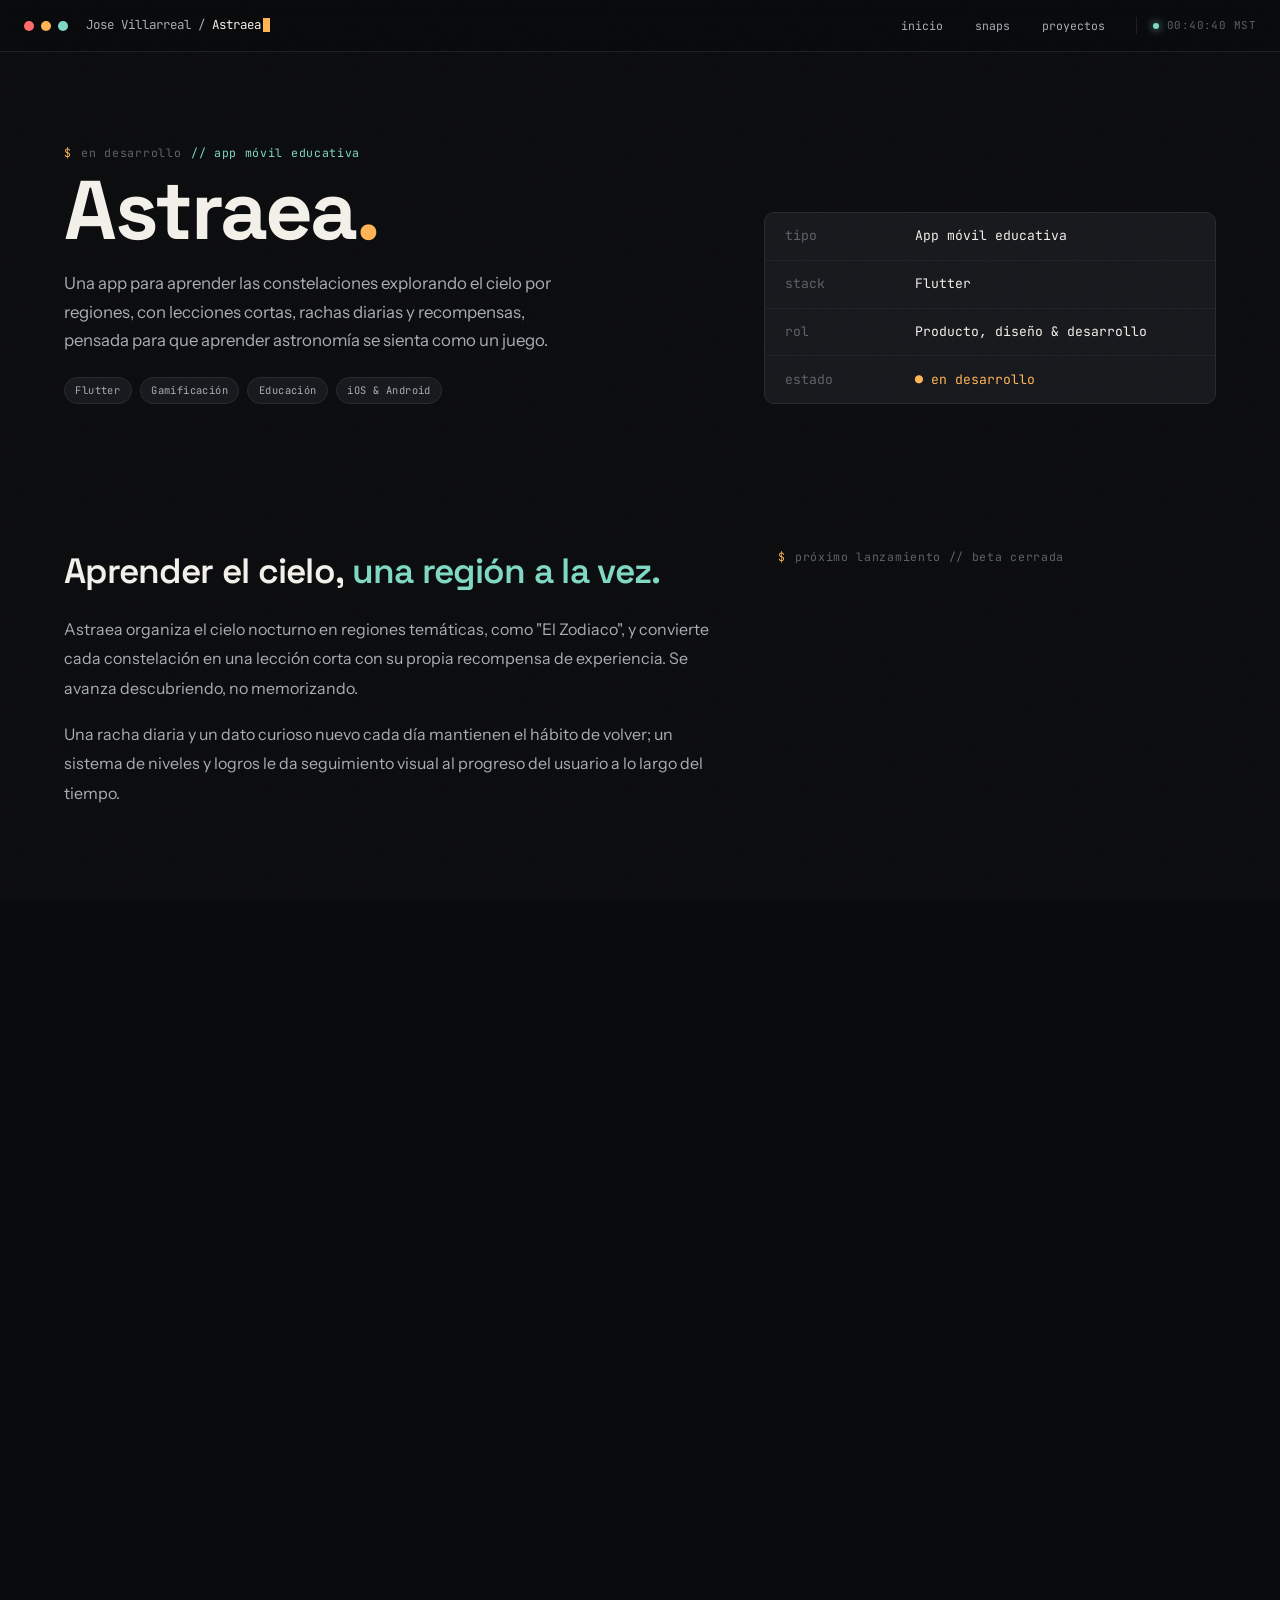
==== astra.html @ 87a4f07c "actualizacion astraea" ====
<!DOCTYPE html>
<html lang="es">
<head>
<meta charset="UTF-8" />
<meta name="viewport" content="width=device-width, initial-scale=1.0" />
<title>Astraea - Jose Villarreal</title>
<link rel="icon" type="image/png" href="assets/img/icon.png" />
<meta name="description" content="Astraea - app educativa para aprender las constelaciones de forma gamificada. Actualmente en desarrollo." />
<link rel="preconnect" href="https://fonts.googleapis.com">
<link rel="preconnect" href="https://fonts.gstatic.com" crossorigin>
<link href="https://fonts.googleapis.com/css2?family=Space+Grotesk:wght@400;500;600;700&family=Instrument+Sans:ital,wght@0,400;0,500;0,600;1,400&family=JetBrains+Mono:ital,wght@0,400;0,500;0,600;1,400&display=swap" rel="stylesheet">
<link rel="stylesheet" href="assets/css/style.css">
<style>
  .hero { padding: 9rem 4rem 3rem; }
  .hero-grid { display: grid; grid-template-columns: 1.3fr 0.9fr; gap: 3rem; align-items: end; }
  .hero-title { font-family: var(--display); font-weight: 700; font-size: clamp(2.6rem, 6.5vw, 5.2rem); letter-spacing: -0.03em; line-height: 0.95; margin: 0.6rem 0 1.2rem; }
  .hero-title .accent { color: var(--amber); }
  .hero-desc { color: var(--text-dim); font-size: 1.05rem; line-height: 1.7; max-width: 520px; }
  .hero-tags { display: flex; gap: 0.5rem; flex-wrap: wrap; margin-top: 1.4rem; }

  .about-wrap { display: grid; grid-template-columns: 1.2fr 0.8fr; gap: 3.5rem; align-items: start; }
  .about-title { font-size: clamp(1.6rem, 3vw, 2.2rem); font-weight: 600; margin-bottom: 1.3rem; line-height: 1.3; }
  .about-title .accent { color: var(--teal); }
  .about-text { color: var(--text-dim); line-height: 1.85; }
  .about-text p + p { margin-top: 1rem; }

  /* device frames */
  .gallery { display: grid; grid-template-columns: repeat(3, 1fr); gap: 1.4rem; max-width: 1000px; margin: 2rem auto 0; }
  .device { border: 1px solid var(--border); border-radius: 18px; padding: 10px; background: var(--surface); }
  .device-screen { border-radius: 10px; overflow: hidden; aspect-ratio: 9/19; background: var(--bg-soft); }
  .device-screen img { width: 100%; height: 100%; object-fit: contain; transition: transform .6s var(--ease); }
  .device:hover .device-screen img { transform: scale(1.03); }
  .device-label { font-family: var(--mono); font-size: 0.68rem; color: var(--text-faint); text-align: center; padding-top: 0.7rem; }

  /* features */
  .feat-grid { display: grid; grid-template-columns: repeat(3, 1fr); gap: 1px; background: var(--border); border: 1px solid var(--border); border-radius: var(--radius-lg); overflow: hidden; }
  .feat-item { background: var(--surface); padding: 1.8rem; }
  .feat-item .dot { width: 7px; height: 7px; border-radius: 50%; background: var(--amber); margin-bottom: 1rem; }
  .feat-item h3 { font-family: var(--display); font-size: 1.05rem; font-weight: 600; margin-bottom: 0.5rem; }
  .feat-item p { color: var(--text-dim); font-size: 0.86rem; line-height: 1.6; }

  /* progreso */
  .progress-note { display: flex; align-items: center; gap: 0.6rem; font-family: var(--mono); font-size: 0.78rem; color: var(--amber); margin-bottom: 1.6rem; }
  .progress-note .dot { width: 8px; height: 8px; border-radius: 50%; background: var(--amber); box-shadow: 0 0 8px var(--amber); animation: pulse 2.4s ease-in-out infinite; }

  @media (max-width: 860px) {
    .hero { padding: 7rem 1.4rem 2rem; }
    .hero-grid, .about-wrap { grid-template-columns: 1fr; }
    .gallery { grid-template-columns: repeat(2, 1fr); }
    .feat-grid { grid-template-columns: 1fr; }
  }
</style>
</head>
<body>

<div class="winbar">
  <div class="winbar-lights"><span></span><span></span><span></span></div>
  <div class="winbar-path"><a href="index.html" data-transition style="color:inherit">Jose Villarreal / </a><span class="seg-cur">Astraea</span><span class="car"></span></div>
  <nav class="winbar-tabs">
    <a href="index.html" data-transition>inicio</a>
    <a href="snaps.html" data-transition>snaps</a>
    <a href="proyectos.html" data-transition>proyectos</a>
  </nav>
  <div class="winbar-status"><span class="dot"></span><span data-clock>--:--:--</span></div>
</div>

<section class="hero">
  <div class="hero-grid">
    <div>
      <div class="eyebrow reveal">en desarrollo <span class="glow">// app móvil educativa</span></div>
      <h1 class="hero-title reveal" data-delay="60">Astraea<span class="accent">.</span></h1>
      <p class="hero-desc reveal" data-delay="120">Una app para aprender las constelaciones explorando el cielo por regiones, con lecciones cortas, rachas diarias y recompensas, pensada para que aprender astronomía se sienta como un juego.</p>
      <div class="hero-tags reveal" data-delay="160">
        <span class="tag">Flutter</span><span class="tag">Gamificación</span><span class="tag">Educación</span><span class="tag">iOS &amp; Android</span>
      </div>
    </div>
    <div class="manifest reveal" data-delay="120">
      <div class="manifest-row"><span class="manifest-key">tipo</span><span class="manifest-val">App móvil educativa</span></div>
      <div class="manifest-row"><span class="manifest-key">stack</span><span class="manifest-val">Flutter</span></div>
      <div class="manifest-row"><span class="manifest-key">rol</span><span class="manifest-val">Producto, diseño &amp; desarrollo</span></div>
      <div class="manifest-row"><span class="manifest-key">estado</span><span class="manifest-val soon">● en desarrollo</span></div>
    </div>
  </div>
</section>

<section>
  <div class="about-wrap">
    <div>
      <h2 class="about-title reveal">Aprender el cielo, <span class="accent">una región a la vez.</span></h2>
      <div class="about-text reveal" data-delay="70">
        <p>Astraea organiza el cielo nocturno en regiones temáticas, como "El Zodiaco", y convierte cada constelación en una lección corta con su propia recompensa de experiencia. Se avanza descubriendo, no memorizando.</p>
        <p>Una racha diaria y un dato curioso nuevo cada día mantienen el hábito de volver; un sistema de niveles y logros le da seguimiento visual al progreso del usuario a lo largo del tiempo.</p>
      </div>
    </div>
    <div class="eyebrow reveal" data-delay="100" style="align-self:start;">próximo lanzamiento // beta cerrada</div>
  </div>
</section>

<section style="padding-top:0;">
  <div class="feat-grid reveal">
    <div class="feat-item"><span class="dot"></span><h3>Regiones del cielo</h3><p>El mapa estelar se explora por regiones temáticas, cada una con su propio set de constelaciones y lecciones.</p></div>
    <div class="feat-item"><span class="dot"></span><h3>Lecciones gamificadas</h3><p>Cada constelación se desbloquea completando una lección corta, con XP como recompensa inmediata.</p></div>
    <div class="feat-item"><span class="dot"></span><h3>Racha diaria</h3><p>Un contador de días consecutivos anima a volver cada día, el mismo mecanismo que hace efectivos a los apps de hábitos.</p></div>
    <div class="feat-item"><span class="dot"></span><h3>Dato diario</h3><p>Una curiosidad astronómica distinta cada día, con historial de entradas anteriores para repasar.</p></div>
    <div class="feat-item"><span class="dot"></span><h3>Niveles y experiencia</h3><p>El progreso se traduce en niveles con nombre propio, de "Explorador" en adelante, y una barra de XP visible.</p></div>
    <div class="feat-item"><span class="dot"></span><h3>Logros desbloqueables</h3><p>Insignias por hitos concretos: primera lección completada, XP acumulado, región terminada.</p></div>
  </div>
</section>

<section>
  <div class="eyebrow reveal">vista previa // capturas del producto en desarrollo</div>
  <div class="gallery" style="margin-top:2rem;">
    <div class="device reveal"><div class="device-screen"><img src="assets/img/astra-1.png" alt="Mapa de regiones y lección actual en Astraea" loading="lazy"></div><div class="device-label">región actual y racha</div></div>
    <div class="device reveal" data-delay="80"><div class="device-screen"><img src="assets/img/astra-2.png" alt="Dato astronómico diario en Astraea" loading="lazy"></div><div class="device-label">dato diario</div></div>
    <div class="device reveal" data-delay="160"><div class="device-screen"><img src="assets/img/astra-3.png" alt="Perfil, niveles y logros en Astraea" loading="lazy"></div><div class="device-label">perfil, nivel &amp; logros</div></div>
  </div>
</section>

<section id="contacto" style="text-align:center;">
  <div class="progress-note reveal" style="justify-content:center;"><span class="dot"></span>proyecto en desarrollo activo</div>
  <h2 class="about-title reveal" style="font-size:clamp(1.8rem,4vw,2.8rem);">¿Quieres ser de los primeros en <span class="accent" style="color:var(--amber)">probarla?</span></h2>
  <div class="reveal" data-delay="80" style="margin-top:1.6rem; display:flex; gap:0.8rem; justify-content:center; flex-wrap:wrap;">
    <a href="index.html#contacto" data-transition class="btn magnetic primary">Escríbeme</a>
    <a href="proyectos.html" data-transition class="btn magnetic">Ver más proyectos</a>
  </div>
</section>

<footer>
  <span>© 2026 Jose Villarreal</span>
  <a href="index.html" data-transition>← volver al inicio</a>
</footer>

<script src="assets/js/main.js"></script>
</body>
</html>
---- assets/css/style.css ----
/* ==========================================================================
   JOSE VILLARREAL — PORTFOLIO
   Sistema visual: "consola de sistema" — el desarrollador como operador
   de una pila completa (mobile → backend → cloud), no un editorial de moda.
   ========================================================================== */

*, *::before, *::after { box-sizing: border-box; margin: 0; padding: 0; }

:root {
  /* base */
  --bg:        #0a0b0d;
  --bg-soft:   #101215;
  --surface:   #15171b;
  --surface-2: #1b1e23;
  --border:    #262a30;
  --border-soft: #1d2025;

  /* texto */
  --text:      #f3f1ea;
  --text-dim:  #a8adb6;
  --text-faint:#5c6169;

  /* acentos — dos "luces de estado", no tres clichés de IA */
  --amber:     #ffb454;
  --amber-dim: #8a6633;
  --teal:      #7fd9c4;
  --teal-dim:  #345048;
  --red:       #ff6b6b;

  --radius: 3px;
  --radius-lg: 10px;

  --mono: 'JetBrains Mono', ui-monospace, monospace;
  --display: 'Space Grotesk', sans-serif;
  --body: 'Instrument Sans', sans-serif;

  --ease: cubic-bezier(.16,1,.3,1);
  --ease-soft: cubic-bezier(.4,0,.2,1);
}

html {
  scroll-behavior: smooth;
  height: 100%;
  /* el "curtain" de transición es fixed + transform; sin este contenedor
     su caja transformada agrega un viewport extra de alto vacío al final
     de la página (overflow fantasma). Body pasa a ser el scroller real. */
  overflow: hidden;
}

@media (prefers-reduced-motion: reduce) {
  html { scroll-behavior: auto; }
  *, *::before, *::after { animation-duration: 0.001ms !important; transition-duration: 0.001ms !important; }
}

body {
  background: var(--bg);
  color: var(--text);
  font-family: var(--body);
  font-size: 16px;
  line-height: 1.5;
  height: 100%;
  overflow-y: auto;
  overflow-x: hidden;
  scroll-behavior: smooth;
  -webkit-overflow-scrolling: touch;
}

body::before {
  /* grano sutil — le da textura de "señal", no de pantalla plana */
  content: '';
  position: fixed;
  inset: 0;
  z-index: 2;
  pointer-events: none;
  opacity: 0.035;
  background-image: url("data:image/svg+xml,%3Csvg xmlns='http://www.w3.org/2000/svg' width='90' height='90'%3E%3Cfilter id='n'%3E%3CfeTurbulence type='fractalNoise' baseFrequency='0.9' numOctaves='2' stitchTiles='stitch'/%3E%3C/filter%3E%3Crect width='100%25' height='100%25' filter='url(%23n)'/%3E%3C/svg%3E");
}

a { color: inherit; text-decoration: none; }
ul { list-style: none; }
img { max-width: 100%; display: block; }
a, button, .btn, .magnetic, .proc-row, .card, [data-hover] { cursor: pointer; }

::selection { background: var(--amber); color: var(--bg); }

@keyframes caret-blink { 0%, 45% { opacity: 1; } 50%, 100% { opacity: 0; } }

/* --------------------------------------------------------------------
   BARRA DE VENTANA — chrome tipo editor de código, es la navegación real
   -------------------------------------------------------------------- */
.winbar {
  position: fixed;
  top: 0; left: 0; right: 0;
  z-index: 100;
  display: flex;
  align-items: center;
  gap: 1.1rem;
  height: 52px;
  padding: 0 1.5rem;
  background: rgba(10,11,13,0.82);
  backdrop-filter: blur(14px) saturate(1.1);
  border-bottom: 1px solid var(--border-soft);
}
.winbar-lights { display: flex; gap: 7px; flex-shrink: 0; }
.winbar-lights span { width: 10px; height: 10px; border-radius: 50%; display: block; }
.winbar-lights span:nth-child(1) { background: var(--red); }
.winbar-lights span:nth-child(2) { background: var(--amber); }
.winbar-lights span:nth-child(3) { background: var(--teal); }

.winbar-path {
  font-family: var(--mono);
  font-size: 0.78rem;
  color: var(--text-dim);
  white-space: nowrap;
}
.winbar-path .seg-cur { color: var(--text); }
.winbar-path .car { display: inline-block; width: 7px; height: 1.1em; background: var(--amber); vertical-align: -3px; margin-left: 2px; animation: caret-blink 1s steps(1) infinite; }

.winbar-tabs {
  display: flex;
  gap: 0.3rem;
  margin-left: auto;
  font-family: var(--mono);
  font-size: 0.72rem;
}
.winbar-tabs a {
  padding: 0.4rem 0.85rem;
  color: var(--text-dim);
  border-radius: var(--radius);
  transition: color .2s, background .2s;
  position: relative;
}
.winbar-tabs a:hover { color: var(--text); background: var(--surface); }
.winbar-tabs a.is-active { color: var(--bg); background: var(--amber); }

.winbar-status {
  display: flex;
  align-items: center;
  gap: 0.5rem;
  font-family: var(--mono);
  font-size: 0.68rem;
  color: var(--text-faint);
  letter-spacing: 0.04em;
  padding-left: 1rem;
  border-left: 1px solid var(--border-soft);
  white-space: nowrap;
}
.winbar-status .dot { width: 6px; height: 6px; border-radius: 50%; background: var(--teal); box-shadow: 0 0 8px var(--teal); animation: pulse 2.4s ease-in-out infinite; }
@keyframes pulse { 0%,100% { opacity: 1; } 50% { opacity: 0.35; } }

@media (max-width: 860px) {
  .winbar-tabs, .winbar-status { display: none; }
  .winbar-path { overflow: hidden; text-overflow: ellipsis; }
}

/* page transition curtain */
.curtain {
  position: fixed; inset: 0; z-index: 9998;
  background: var(--bg);
  transform: translateY(100%);
  pointer-events: none;
  display: none; /* fuera del layout en reposo — nunca añade alto fantasma a la página */
}
.curtain.leaving { display: block; animation: curtain-up .5s var(--ease) forwards; pointer-events: all; }
@keyframes curtain-up { to { transform: translateY(0); } }

body.page-enter { animation: page-in .6s var(--ease-soft) both; }
@keyframes page-in { from { opacity: 0; transform: translateY(10px); } to { opacity: 1; transform: translateY(0); } }

/* --------------------------------------------------------------------
   TIPOGRAFÍA
   -------------------------------------------------------------------- */
h1, h2, h3 { font-family: var(--display); letter-spacing: -0.02em; }

.eyebrow {
  font-family: var(--mono);
  font-size: 0.72rem;
  letter-spacing: 0.06em;
  color: var(--text-faint);
  display: flex;
  align-items: center;
  gap: 0.6rem;
}
.eyebrow::before { content: '$'; color: var(--amber); }
.eyebrow .glow { color: var(--teal); }

section { padding: 6rem 4rem; position: relative; }
.section-head { margin-bottom: 3.5rem; }

@media (max-width: 860px) {
  section { padding: 4.5rem 1.4rem; }
}

/* --------------------------------------------------------------------
   REVEAL EN SCROLL
   -------------------------------------------------------------------- */
.reveal { opacity: 0; transform: translateY(26px); filter: blur(2px); transition: opacity .8s var(--ease), transform .8s var(--ease), filter .8s var(--ease); }
.reveal.visible { opacity: 1; transform: translateY(0); filter: blur(0); }

/* --------------------------------------------------------------------
   BOTONES / LINKS CON MAGNETISMO
   -------------------------------------------------------------------- */
.btn {
  display: inline-flex;
  align-items: center;
  gap: 0.6rem;
  font-family: var(--mono);
  font-size: 0.8rem;
  letter-spacing: 0.02em;
  padding: 0.85rem 1.5rem;
  border-radius: var(--radius);
  border: 1px solid var(--border);
  color: var(--text);
  transition: border-color .25s, background .25s, color .25s;
  will-change: transform;
}
.btn:hover { border-color: var(--amber); color: var(--amber); }
.btn.primary { background: var(--amber); color: var(--bg); border-color: var(--amber); font-weight: 600; }
.btn.primary:hover { background: var(--teal); border-color: var(--teal); color: var(--bg); }
.magnetic { display: inline-block; }

/* --------------------------------------------------------------------
   TAGS / PILLS
   -------------------------------------------------------------------- */
.tag {
  font-family: var(--mono);
  font-size: 0.65rem;
  letter-spacing: 0.04em;
  padding: 0.3rem 0.65rem;
  border: 1px solid var(--border);
  border-radius: 100px;
  color: var(--text-dim);
  background: var(--surface);
}

/* --------------------------------------------------------------------
   MANIFEST (bloque tipo key: value — reemplaza las "tarjetas de dato" genéricas)
   -------------------------------------------------------------------- */
.manifest {
  font-family: var(--mono);
  font-size: 0.82rem;
  border: 1px solid var(--border);
  border-radius: var(--radius-lg);
  background: var(--surface);
  overflow: hidden;
}
.manifest-row { display: flex; padding: 0.85rem 1.2rem; border-bottom: 1px solid var(--border-soft); }
.manifest-row:last-child { border-bottom: none; }
.manifest-key { width: 130px; flex-shrink: 0; color: var(--text-faint); }
.manifest-val { color: var(--text); }
.manifest-val.ok { color: var(--teal); }
.manifest-val.soon { color: var(--amber); }

/* --------------------------------------------------------------------
   FOOTER
   -------------------------------------------------------------------- */
footer {
  padding: 3rem 4rem;
  border-top: 1px solid var(--border-soft);
  display: flex;
  justify-content: space-between;
  align-items: center;
  font-family: var(--mono);
  font-size: 0.72rem;
  color: var(--text-faint);
  flex-wrap: wrap;
  gap: 1rem;
}
footer a { color: var(--text-dim); transition: color .2s; }
footer a:hover { color: var(--amber); }

@media (max-width: 860px) {
  footer { padding: 2rem 1.4rem; }
}
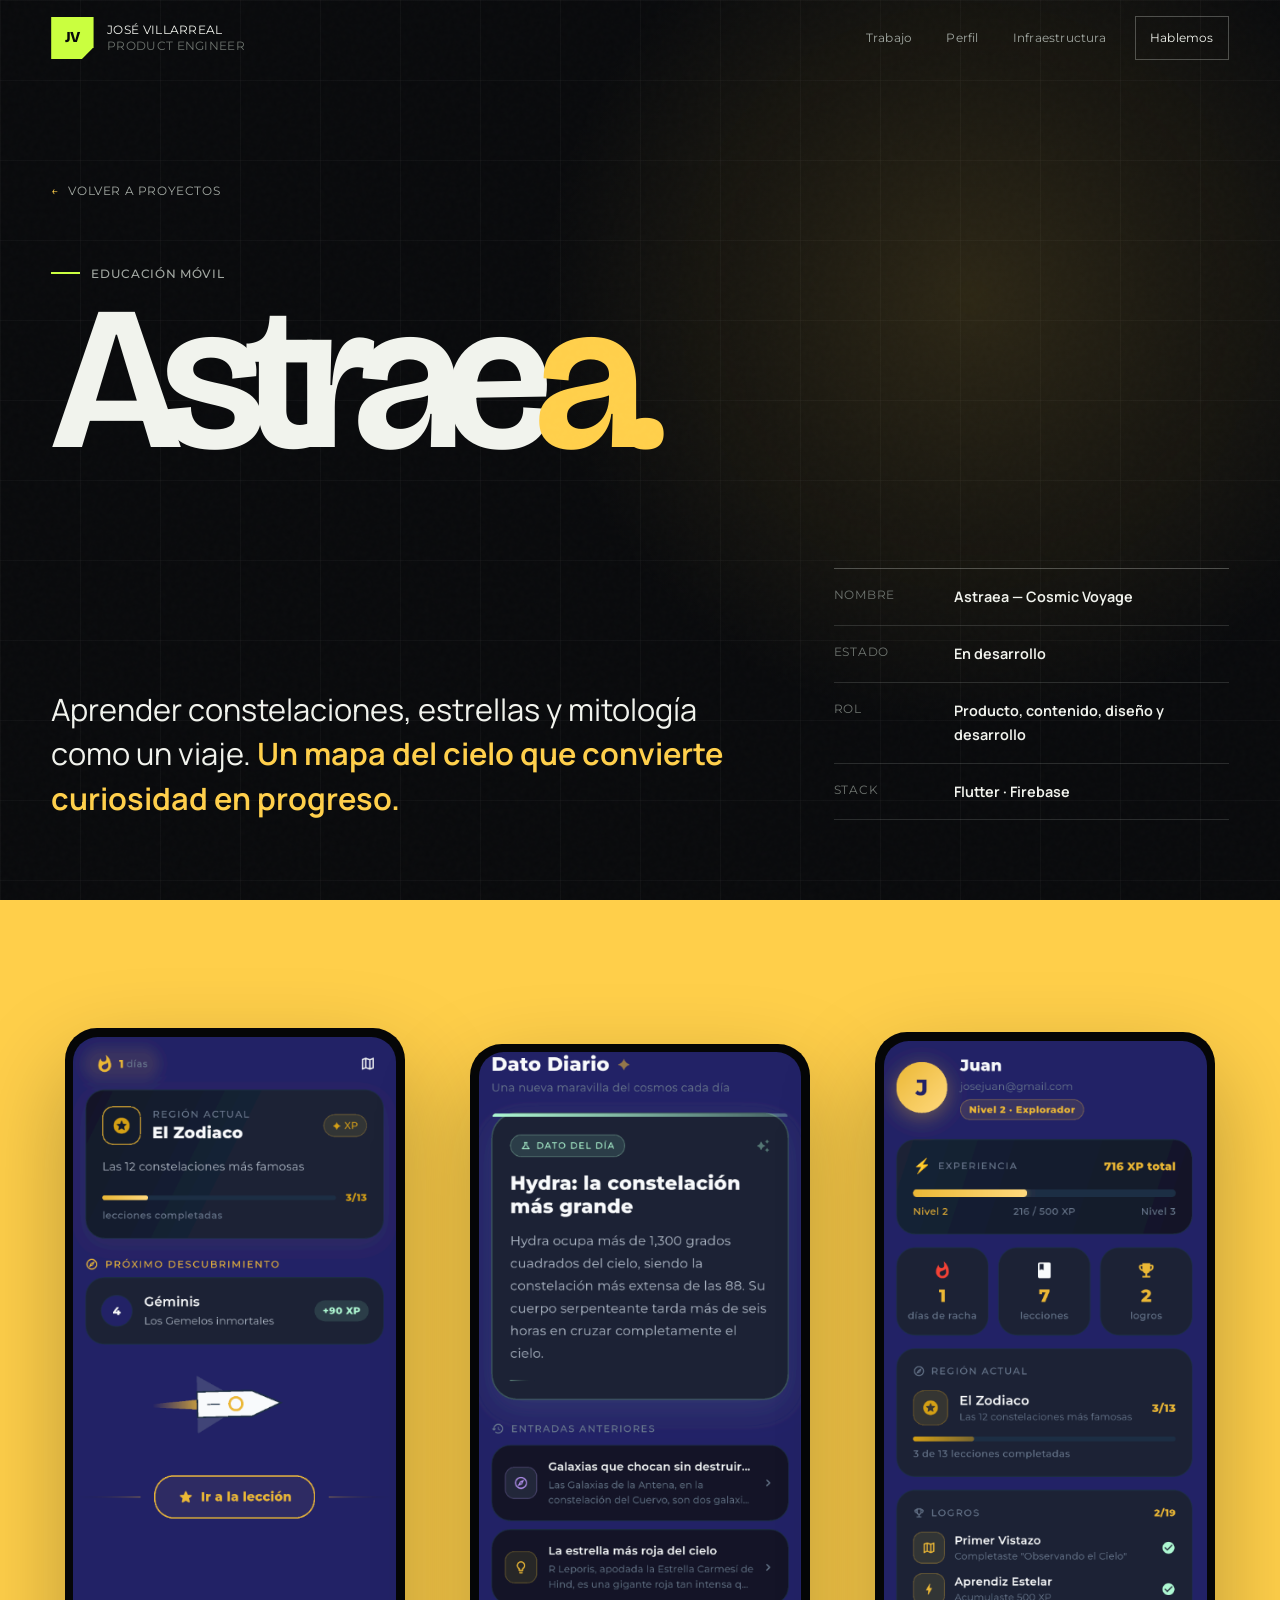
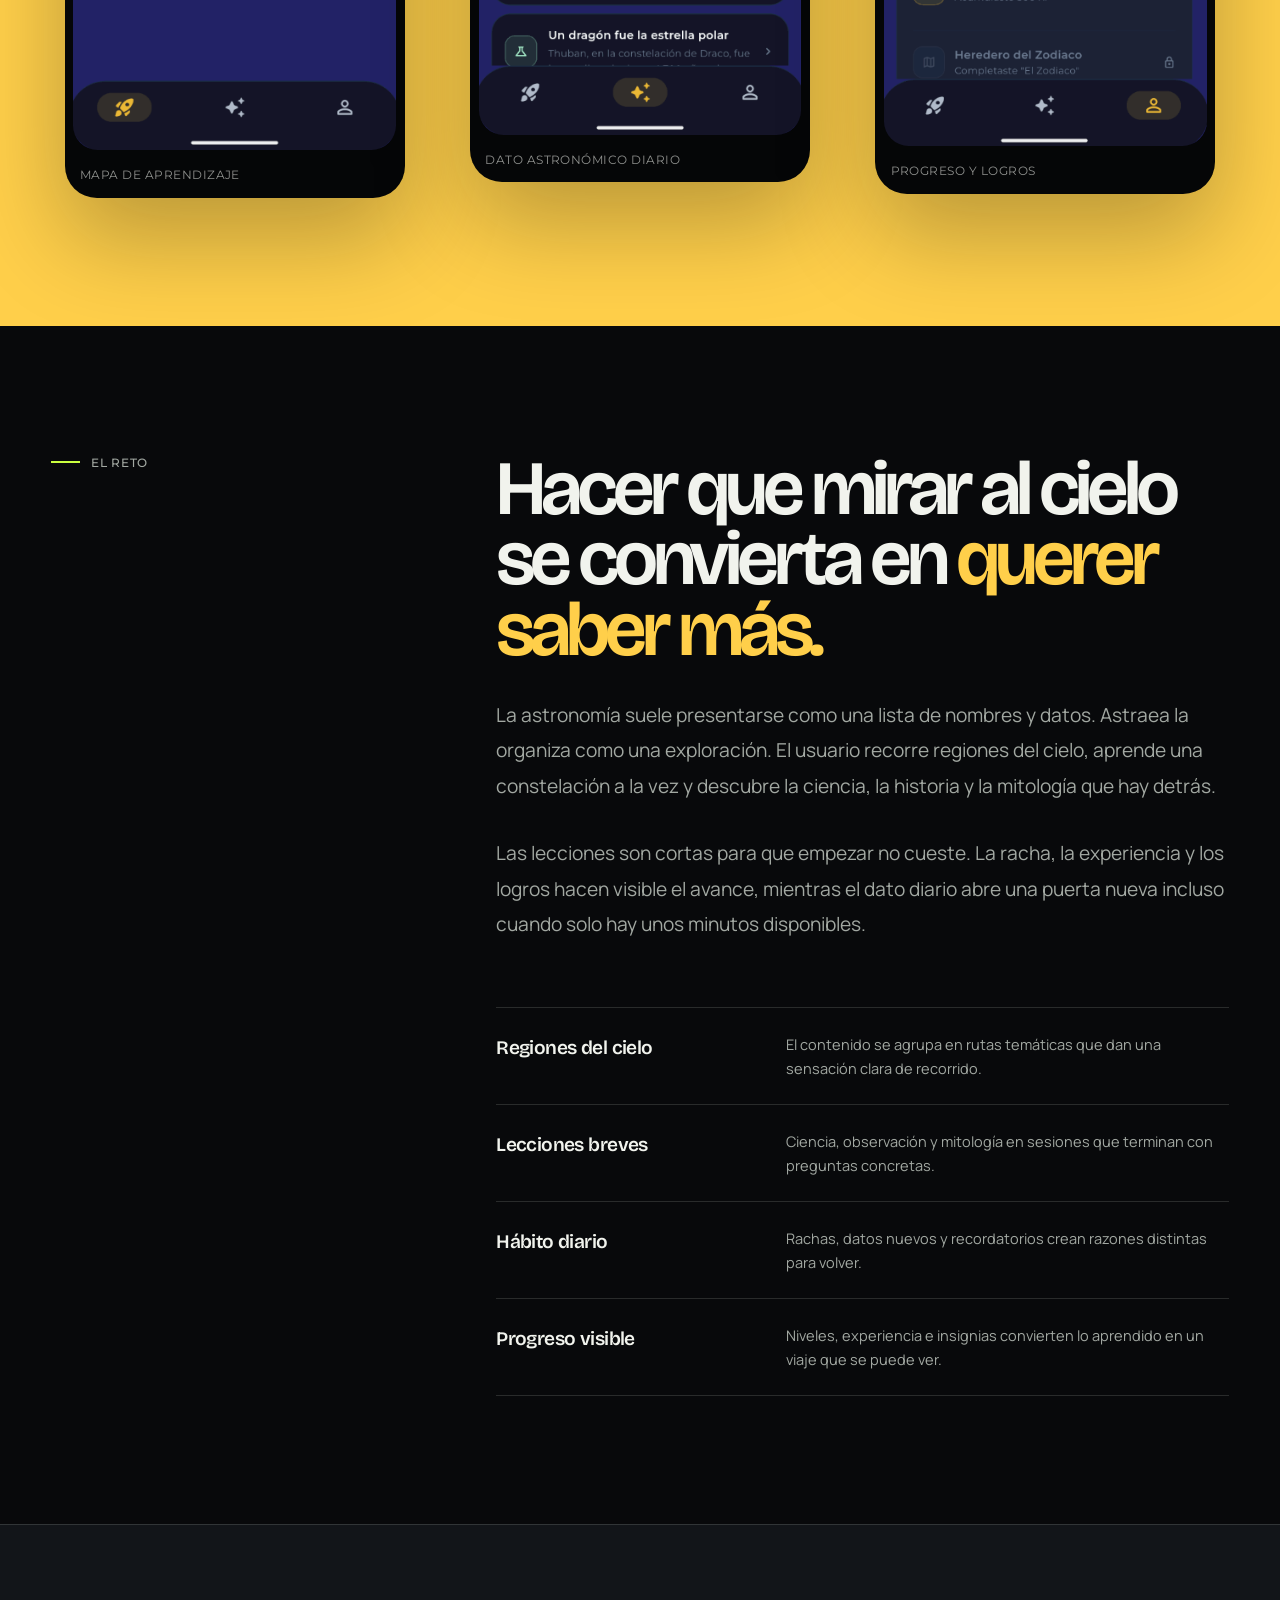
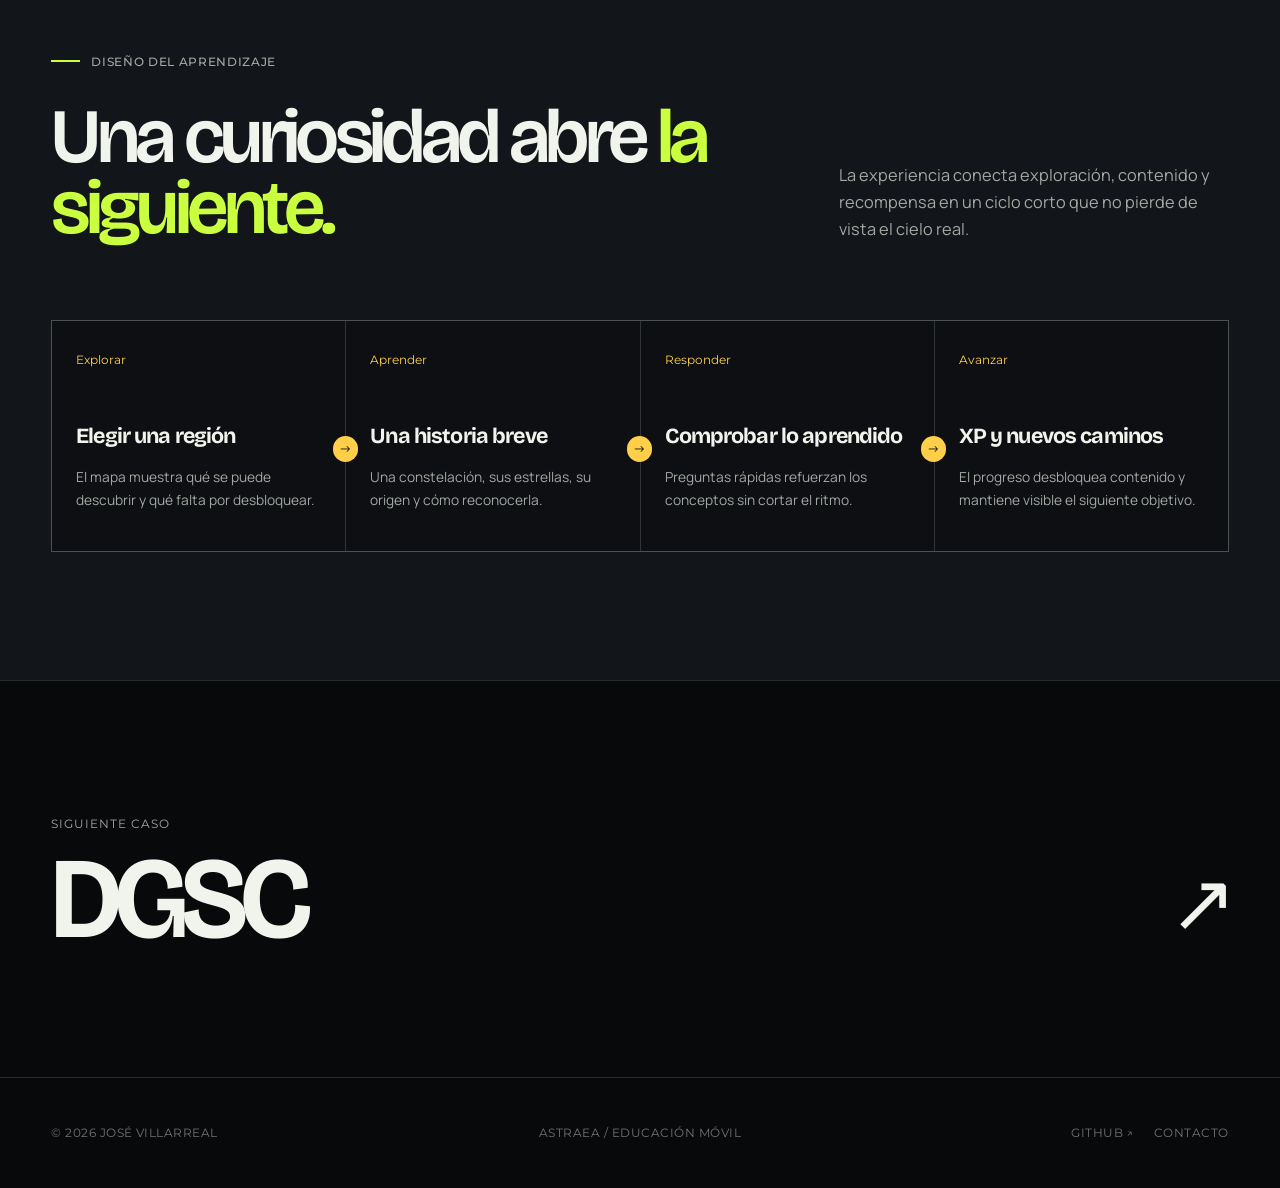
==== commit 2e2a501e: "actualizacion" ====
--- a/astra.html
+++ b/astra.html
@@ -1,135 +1,88 @@
-<!DOCTYPE html>
+<!doctype html>
 <html lang="es">
 <head>
-<meta charset="UTF-8" />
-<meta name="viewport" content="width=device-width, initial-scale=1.0" />
-<title>Astraea - Jose Villarreal</title>
-<link rel="icon" type="image/png" href="assets/img/icon.png" />
-<meta name="description" content="Astraea - app educativa para aprender las constelaciones de forma gamificada. Actualmente en desarrollo." />
-<link rel="preconnect" href="https://fonts.googleapis.com">
-<link rel="preconnect" href="https://fonts.gstatic.com" crossorigin>
-<link href="https://fonts.googleapis.com/css2?family=Space+Grotesk:wght@400;500;600;700&family=Instrument+Sans:ital,wght@0,400;0,500;0,600;1,400&family=JetBrains+Mono:ital,wght@0,400;0,500;0,600;1,400&display=swap" rel="stylesheet">
-<link rel="stylesheet" href="assets/css/style.css">
-<style>
-  .hero { padding: 9rem 4rem 3rem; }
-  .hero-grid { display: grid; grid-template-columns: 1.3fr 0.9fr; gap: 3rem; align-items: end; }
-  .hero-title { font-family: var(--display); font-weight: 700; font-size: clamp(2.6rem, 6.5vw, 5.2rem); letter-spacing: -0.03em; line-height: 0.95; margin: 0.6rem 0 1.2rem; }
-  .hero-title .accent { color: var(--amber); }
-  .hero-desc { color: var(--text-dim); font-size: 1.05rem; line-height: 1.7; max-width: 520px; }
-  .hero-tags { display: flex; gap: 0.5rem; flex-wrap: wrap; margin-top: 1.4rem; }
+  <meta charset="utf-8">
+  <meta name="viewport" content="width=device-width, initial-scale=1">
+  <meta name="theme-color" content="#08090b">
+  <meta name="description" content="Astraea, una app móvil para aprender astronomía, constelaciones y mitología a través de lecciones gamificadas.">
+  <title>Astraea — Caso de estudio de José Villarreal</title>
+  <link rel="icon" type="image/png" href="assets/img/icon.png">
+  <link rel="preconnect" href="https://fonts.googleapis.com"><link rel="preconnect" href="https://fonts.gstatic.com" crossorigin>
+  <link href="https://fonts.googleapis.com/css2?family=Bricolage+Grotesque:opsz,wdth,wght@12..96,75..100,300..800&family=Manrope:wght@400;500;600;700&family=Montserrat:wght@400;500;600&display=swap" rel="stylesheet">
+  <link rel="stylesheet" href="assets/css/style.css">
+  <script>document.documentElement.classList.add('js')</script>
+</head>
+<body class="case-page" data-case="astraea">
+  <a class="skip-link" href="#contenido">Saltar al contenido</a>
+  <header class="site-header">
+    <div class="header-inner shell">
+      <a class="brand" href="index.html" data-transition aria-label="Ir al inicio"><span class="brand-mark" aria-hidden="true">JV</span><span class="brand-copy"><span>José Villarreal</span><span>Product engineer</span></span></a>
+      <button class="menu-toggle" type="button" aria-expanded="false" aria-controls="main-nav" aria-label="Abrir menú"><span></span></button>
+      <nav class="main-nav" id="main-nav" aria-label="Navegación principal"><a href="proyectos.html" data-transition>Trabajo</a><a href="index.html#perfil">Perfil</a><a href="infra.html" data-transition>Infraestructura</a><a class="nav-cta" href="index.html#contacto">Hablemos</a></nav>
+    </div>
+    <div class="scroll-progress" aria-hidden="true"></div>
+  </header>
 
-  .about-wrap { display: grid; grid-template-columns: 1.2fr 0.8fr; gap: 3.5rem; align-items: start; }
-  .about-title { font-size: clamp(1.6rem, 3vw, 2.2rem); font-weight: 600; margin-bottom: 1.3rem; line-height: 1.3; }
-  .about-title .accent { color: var(--teal); }
-  .about-text { color: var(--text-dim); line-height: 1.85; }
-  .about-text p + p { margin-top: 1rem; }
+  <main id="contenido">
+    <section class="case-hero">
+      <div class="shell">
+        <a class="case-back" href="proyectos.html" data-transition>Volver a proyectos</a>
+        <div class="eyebrow reveal">Educación móvil</div>
+        <h1 class="case-title reveal">Astrae<span>a.</span></h1>
+        <div class="case-intro-grid">
+          <p class="case-summary reveal">Aprender constelaciones, estrellas y mitología como un viaje. <strong>Un mapa del cielo que convierte curiosidad en progreso.</strong></p>
+          <dl class="case-facts reveal">
+            <div class="fact-row"><dt>Nombre</dt><dd>Astraea — Cosmic Voyage</dd></div>
+            <div class="fact-row"><dt>Estado</dt><dd>En desarrollo</dd></div>
+            <div class="fact-row"><dt>Rol</dt><dd>Producto, contenido, diseño y desarrollo</dd></div>
+            <div class="fact-row"><dt>Stack</dt><dd>Flutter · Firebase</dd></div>
+          </dl>
+        </div>
+      </div>
+    </section>
 
-  /* device frames */
-  .gallery { display: grid; grid-template-columns: repeat(3, 1fr); gap: 1.4rem; max-width: 1000px; margin: 2rem auto 0; }
-  .device { border: 1px solid var(--border); border-radius: 18px; padding: 10px; background: var(--surface); }
-  .device-screen { border-radius: 10px; overflow: hidden; aspect-ratio: 9/19; background: var(--bg-soft); }
-  .device-screen img { width: 100%; height: 100%; object-fit: contain; transition: transform .6s var(--ease); }
-  .device:hover .device-screen img { transform: scale(1.03); }
-  .device-label { font-family: var(--mono); font-size: 0.68rem; color: var(--text-faint); text-align: center; padding-top: 0.7rem; }
+    <section class="case-showcase" aria-label="Pantallas de Astraea">
+      <div class="shell showcase-grid">
+        <figure class="phone-shot reveal"><img src="assets/img/astra-1.png" alt="Lección sobre la constelación del Zodiaco en Astraea" width="379" height="838"><figcaption>Mapa de aprendizaje</figcaption></figure>
+        <figure class="phone-shot reveal"><img src="assets/img/astra-2.png" alt="Dato diario sobre Hydra en Astraea" width="379" height="802"><figcaption>Dato astronómico diario</figcaption></figure>
+        <figure class="phone-shot reveal"><img src="assets/img/astra-3.png" alt="Perfil con nivel y logros en Astraea" width="382" height="836"><figcaption>Progreso y logros</figcaption></figure>
+      </div>
+    </section>
 
-  /* features */
-  .feat-grid { display: grid; grid-template-columns: repeat(3, 1fr); gap: 1px; background: var(--border); border: 1px solid var(--border); border-radius: var(--radius-lg); overflow: hidden; }
-  .feat-item { background: var(--surface); padding: 1.8rem; }
-  .feat-item .dot { width: 7px; height: 7px; border-radius: 50%; background: var(--amber); margin-bottom: 1rem; }
-  .feat-item h3 { font-family: var(--display); font-size: 1.05rem; font-weight: 600; margin-bottom: 0.5rem; }
-  .feat-item p { color: var(--text-dim); font-size: 0.86rem; line-height: 1.6; }
+    <section class="section">
+      <div class="shell case-story-grid">
+        <div class="story-label"><div class="eyebrow reveal">El reto</div></div>
+        <div class="story-copy">
+          <h2 class="reveal">Hacer que mirar al cielo se convierta en <span>querer saber más.</span></h2>
+          <p class="reveal">La astronomía suele presentarse como una lista de nombres y datos. Astraea la organiza como una exploración. El usuario recorre regiones del cielo, aprende una constelación a la vez y descubre la ciencia, la historia y la mitología que hay detrás.</p>
+          <p class="reveal">Las lecciones son cortas para que empezar no cueste. La racha, la experiencia y los logros hacen visible el avance, mientras el dato diario abre una puerta nueva incluso cuando solo hay unos minutos disponibles.</p>
+          <div class="feature-lines">
+            <article class="feature-line reveal"><h3>Regiones del cielo</h3><p>El contenido se agrupa en rutas temáticas que dan una sensación clara de recorrido.</p></article>
+            <article class="feature-line reveal"><h3>Lecciones breves</h3><p>Ciencia, observación y mitología en sesiones que terminan con preguntas concretas.</p></article>
+            <article class="feature-line reveal"><h3>Hábito diario</h3><p>Rachas, datos nuevos y recordatorios crean razones distintas para volver.</p></article>
+            <article class="feature-line reveal"><h3>Progreso visible</h3><p>Niveles, experiencia e insignias convierten lo aprendido en un viaje que se puede ver.</p></article>
+          </div>
+        </div>
+      </div>
+    </section>
 
-  /* progreso */
-  .progress-note { display: flex; align-items: center; gap: 0.6rem; font-family: var(--mono); font-size: 0.78rem; color: var(--amber); margin-bottom: 1.6rem; }
-  .progress-note .dot { width: 8px; height: 8px; border-radius: 50%; background: var(--amber); box-shadow: 0 0 8px var(--amber); animation: pulse 2.4s ease-in-out infinite; }
+    <section class="section architecture">
+      <div class="shell">
+        <div class="eyebrow reveal">Diseño del aprendizaje</div>
+        <div class="section-heading reveal"><h2 class="section-title">Una curiosidad abre <em>la siguiente.</em></h2><p>La experiencia conecta exploración, contenido y recompensa en un ciclo corto que no pierde de vista el cielo real.</p></div>
+        <div class="architecture-flow reveal">
+          <article class="architecture-node"><span>Explorar</span><h3>Elegir una región</h3><p>El mapa muestra qué se puede descubrir y qué falta por desbloquear.</p></article>
+          <article class="architecture-node"><span>Aprender</span><h3>Una historia breve</h3><p>Una constelación, sus estrellas, su origen y cómo reconocerla.</p></article>
+          <article class="architecture-node"><span>Responder</span><h3>Comprobar lo aprendido</h3><p>Preguntas rápidas refuerzan los conceptos sin cortar el ritmo.</p></article>
+          <article class="architecture-node"><span>Avanzar</span><h3>XP y nuevos caminos</h3><p>El progreso desbloquea contenido y mantiene visible el siguiente objetivo.</p></article>
+        </div>
+      </div>
+    </section>
 
-  @media (max-width: 860px) {
-    .hero { padding: 7rem 1.4rem 2rem; }
-    .hero-grid, .about-wrap { grid-template-columns: 1fr; }
-    .gallery { grid-template-columns: repeat(2, 1fr); }
-    .feat-grid { grid-template-columns: 1fr; }
-  }
-</style>
-</head>
-<body>
+    <a class="next-project" href="dgsc.html" data-transition><div class="shell"><small>Siguiente caso</small><strong>DGSC <span>↗</span></strong></div></a>
+  </main>
 
-<div class="winbar">
-  <div class="winbar-lights"><span></span><span></span><span></span></div>
-  <div class="winbar-path"><a href="index.html" data-transition style="color:inherit">Jose Villarreal / </a><span class="seg-cur">Astraea</span><span class="car"></span></div>
-  <nav class="winbar-tabs">
-    <a href="index.html" data-transition>inicio</a>
-    <a href="snaps.html" data-transition>snaps</a>
-    <a href="proyectos.html" data-transition>proyectos</a>
-  </nav>
-  <div class="winbar-status"><span class="dot"></span><span data-clock>--:--:--</span></div>
-</div>
-
-<section class="hero">
-  <div class="hero-grid">
-    <div>
-      <div class="eyebrow reveal">en desarrollo <span class="glow">// app móvil educativa</span></div>
-      <h1 class="hero-title reveal" data-delay="60">Astraea<span class="accent">.</span></h1>
-      <p class="hero-desc reveal" data-delay="120">Una app para aprender las constelaciones explorando el cielo por regiones, con lecciones cortas, rachas diarias y recompensas, pensada para que aprender astronomía se sienta como un juego.</p>
-      <div class="hero-tags reveal" data-delay="160">
-        <span class="tag">Flutter</span><span class="tag">Gamificación</span><span class="tag">Educación</span><span class="tag">iOS &amp; Android</span>
-      </div>
-    </div>
-    <div class="manifest reveal" data-delay="120">
-      <div class="manifest-row"><span class="manifest-key">tipo</span><span class="manifest-val">App móvil educativa</span></div>
-      <div class="manifest-row"><span class="manifest-key">stack</span><span class="manifest-val">Flutter</span></div>
-      <div class="manifest-row"><span class="manifest-key">rol</span><span class="manifest-val">Producto, diseño &amp; desarrollo</span></div>
-      <div class="manifest-row"><span class="manifest-key">estado</span><span class="manifest-val soon">● en desarrollo</span></div>
-    </div>
-  </div>
-</section>
-
-<section>
-  <div class="about-wrap">
-    <div>
-      <h2 class="about-title reveal">Aprender el cielo, <span class="accent">una región a la vez.</span></h2>
-      <div class="about-text reveal" data-delay="70">
-        <p>Astraea organiza el cielo nocturno en regiones temáticas, como "El Zodiaco", y convierte cada constelación en una lección corta con su propia recompensa de experiencia. Se avanza descubriendo, no memorizando.</p>
-        <p>Una racha diaria y un dato curioso nuevo cada día mantienen el hábito de volver; un sistema de niveles y logros le da seguimiento visual al progreso del usuario a lo largo del tiempo.</p>
-      </div>
-    </div>
-    <div class="eyebrow reveal" data-delay="100" style="align-self:start;">próximo lanzamiento // beta cerrada</div>
-  </div>
-</section>
-
-<section style="padding-top:0;">
-  <div class="feat-grid reveal">
-    <div class="feat-item"><span class="dot"></span><h3>Regiones del cielo</h3><p>El mapa estelar se explora por regiones temáticas, cada una con su propio set de constelaciones y lecciones.</p></div>
-    <div class="feat-item"><span class="dot"></span><h3>Lecciones gamificadas</h3><p>Cada constelación se desbloquea completando una lección corta, con XP como recompensa inmediata.</p></div>
-    <div class="feat-item"><span class="dot"></span><h3>Racha diaria</h3><p>Un contador de días consecutivos anima a volver cada día, el mismo mecanismo que hace efectivos a los apps de hábitos.</p></div>
-    <div class="feat-item"><span class="dot"></span><h3>Dato diario</h3><p>Una curiosidad astronómica distinta cada día, con historial de entradas anteriores para repasar.</p></div>
-    <div class="feat-item"><span class="dot"></span><h3>Niveles y experiencia</h3><p>El progreso se traduce en niveles con nombre propio, de "Explorador" en adelante, y una barra de XP visible.</p></div>
-    <div class="feat-item"><span class="dot"></span><h3>Logros desbloqueables</h3><p>Insignias por hitos concretos: primera lección completada, XP acumulado, región terminada.</p></div>
-  </div>
-</section>
-
-<section>
-  <div class="eyebrow reveal">vista previa // capturas del producto en desarrollo</div>
-  <div class="gallery" style="margin-top:2rem;">
-    <div class="device reveal"><div class="device-screen"><img src="assets/img/astra-1.png" alt="Mapa de regiones y lección actual en Astraea" loading="lazy"></div><div class="device-label">región actual y racha</div></div>
-    <div class="device reveal" data-delay="80"><div class="device-screen"><img src="assets/img/astra-2.png" alt="Dato astronómico diario en Astraea" loading="lazy"></div><div class="device-label">dato diario</div></div>
-    <div class="device reveal" data-delay="160"><div class="device-screen"><img src="assets/img/astra-3.png" alt="Perfil, niveles y logros en Astraea" loading="lazy"></div><div class="device-label">perfil, nivel &amp; logros</div></div>
-  </div>
-</section>
-
-<section id="contacto" style="text-align:center;">
-  <div class="progress-note reveal" style="justify-content:center;"><span class="dot"></span>proyecto en desarrollo activo</div>
-  <h2 class="about-title reveal" style="font-size:clamp(1.8rem,4vw,2.8rem);">¿Quieres ser de los primeros en <span class="accent" style="color:var(--amber)">probarla?</span></h2>
-  <div class="reveal" data-delay="80" style="margin-top:1.6rem; display:flex; gap:0.8rem; justify-content:center; flex-wrap:wrap;">
-    <a href="index.html#contacto" data-transition class="btn magnetic primary">Escríbeme</a>
-    <a href="proyectos.html" data-transition class="btn magnetic">Ver más proyectos</a>
-  </div>
-</section>
-
-<footer>
-  <span>© 2026 Jose Villarreal</span>
-  <a href="index.html" data-transition>← volver al inicio</a>
-</footer>
-
-<script src="assets/js/main.js"></script>
+  <footer class="site-footer"><div class="footer-inner shell"><span>© <span data-year>2026</span> José Villarreal</span><span>Astraea / Educación móvil</span><div class="footer-links"><a href="https://github.com/jose-xd" target="_blank" rel="noreferrer">GitHub ↗</a><a href="index.html#contacto">Contacto</a></div></div></footer>
+  <script src="assets/js/main.js"></script>
 </body>
 </html>
--- a/assets/css/style.css
+++ b/assets/css/style.css
@@ -1,274 +1,2073 @@
-/* ==========================================================================
-   JOSE VILLARREAL — PORTFOLIO
-   Sistema visual: "consola de sistema" — el desarrollador como operador
-   de una pila completa (mobile → backend → cloud), no un editorial de moda.
-   ========================================================================== */
-
-*, *::before, *::after { box-sizing: border-box; margin: 0; padding: 0; }
+/*
+  JOSÉ VILLARREAL — PORTFOLIO 2026
+  Direction: an editorial product dossier crossed with a systems map.
+*/
+
+*, *::before, *::after {
+  box-sizing: border-box;
+}
+
+* {
+  margin: 0;
+}
 
 :root {
-  /* base */
-  --bg:        #0a0b0d;
-  --bg-soft:   #101215;
-  --surface:   #15171b;
-  --surface-2: #1b1e23;
-  --border:    #262a30;
-  --border-soft: #1d2025;
-
-  /* texto */
-  --text:      #f3f1ea;
-  --text-dim:  #a8adb6;
-  --text-faint:#5c6169;
-
-  /* acentos — dos "luces de estado", no tres clichés de IA */
-  --amber:     #ffb454;
-  --amber-dim: #8a6633;
-  --teal:      #7fd9c4;
-  --teal-dim:  #345048;
-  --red:       #ff6b6b;
-
-  --radius: 3px;
-  --radius-lg: 10px;
-
-  --mono: 'JetBrains Mono', ui-monospace, monospace;
-  --display: 'Space Grotesk', sans-serif;
-  --body: 'Instrument Sans', sans-serif;
-
-  --ease: cubic-bezier(.16,1,.3,1);
-  --ease-soft: cubic-bezier(.4,0,.2,1);
+  color-scheme: dark;
+  --ink: #08090b;
+  --ink-soft: #0d0f12;
+  --panel: #121519;
+  --panel-raised: #171b20;
+  --line: rgba(241, 243, 237, 0.14);
+  --line-strong: rgba(241, 243, 237, 0.28);
+  --paper: #f1f3ed;
+  --muted: #a2a8a2;
+  --quiet: #6e746f;
+  --signal: #caff3f;
+  --aqua: #6fe3ce;
+  --orange: #ff7a45;
+  --blue: #81a8ff;
+  --display: "Bricolage Grotesque", "Arial Narrow", sans-serif;
+  --body: "Manrope", Arial, sans-serif;
+  --mono: "Montserrat", Arial, sans-serif;
+  --max: 1440px;
+  --gutter: clamp(1.1rem, 4vw, 4.5rem);
+  --radius: 1.25rem;
+  --ease: cubic-bezier(.16, 1, .3, 1);
+  --mx: 75%;
+  --my: 20%;
 }
 
 html {
   scroll-behavior: smooth;
+  scrollbar-color: var(--signal) var(--ink);
+}
+
+body {
+  min-width: 320px;
+  overflow-x: hidden;
+  background: var(--ink);
+  color: var(--paper);
+  font-family: var(--body);
+  font-size: 1rem;
+  line-height: 1.65;
+  text-rendering: optimizeLegibility;
+  -webkit-font-smoothing: antialiased;
+}
+
+body::before {
+  content: "";
+  position: fixed;
+  inset: 0;
+  z-index: 50;
+  pointer-events: none;
+  opacity: .032;
+  background-image: url("data:image/svg+xml,%3Csvg viewBox='0 0 180 180' xmlns='http://www.w3.org/2000/svg'%3E%3Cfilter id='n'%3E%3CfeTurbulence type='fractalNoise' baseFrequency='.95' numOctaves='3' stitchTiles='stitch'/%3E%3C/filter%3E%3Crect width='100%25' height='100%25' filter='url(%23n)' opacity='.65'/%3E%3C/svg%3E");
+  mix-blend-mode: screen;
+}
+
+body.menu-open {
+  overflow: hidden;
+}
+
+a {
+  color: inherit;
+  text-decoration: none;
+}
+
+button,
+input,
+textarea {
+  color: inherit;
+  font: inherit;
+}
+
+button {
+  border: 0;
+}
+
+img {
+  display: block;
+  max-width: 100%;
+}
+
+ul {
+  margin: 0;
+  padding: 0;
+  list-style: none;
+}
+
+::selection {
+  background: var(--signal);
+  color: var(--ink);
+}
+
+:focus-visible {
+  outline: 2px solid var(--signal);
+  outline-offset: 5px;
+}
+
+.skip-link {
+  position: fixed;
+  top: .8rem;
+  left: .8rem;
+  z-index: 300;
+  transform: translateY(-180%);
+  background: var(--signal);
+  color: var(--ink);
+  padding: .8rem 1rem;
+  font-weight: 800;
+  transition: transform .2s;
+}
+
+.skip-link:focus {
+  transform: translateY(0);
+}
+
+.shell {
+  width: min(100%, var(--max));
+  margin: 0 auto;
+  padding-inline: var(--gutter);
+}
+
+.section {
+  position: relative;
+  padding-block: clamp(5.5rem, 10vw, 10rem);
+}
+
+.section + .section {
+  border-top: 1px solid var(--line);
+}
+
+.eyebrow {
+  display: flex;
+  align-items: center;
+  gap: .7rem;
+  color: var(--muted);
+  font-family: var(--mono);
+  font-size: .76rem;
+  font-weight: 500;
+  letter-spacing: .055em;
+  line-height: 1.4;
+  text-transform: uppercase;
+}
+
+.eyebrow::before {
+  content: "";
+  width: 1.8rem;
+  height: 2px;
+  background: var(--signal);
+}
+
+.eyebrow-light {
+  color: rgba(8, 9, 11, .62);
+}
+
+.eyebrow-light::before {
+  background: var(--ink);
+}
+
+.display-title {
+  font-family: var(--display);
+  font-size: clamp(3.2rem, 8vw, 8.4rem);
+  font-weight: 650;
+  letter-spacing: -.07em;
+  line-height: .86;
+}
+
+.section-title {
+  max-width: 1000px;
+  font-family: var(--display);
+  font-size: clamp(2.7rem, 6vw, 6.2rem);
+  font-weight: 600;
+  letter-spacing: -.06em;
+  line-height: .92;
+}
+
+.section-title em,
+.display-title em {
+  color: var(--signal);
+  font-family: inherit;
+  font-style: normal;
+}
+
+.section-intro {
+  max-width: 680px;
+  margin-top: 1.7rem;
+  color: var(--muted);
+  font-size: clamp(1rem, 1.8vw, 1.22rem);
+}
+
+.section-heading {
+  display: grid;
+  grid-template-columns: minmax(0, 1fr) minmax(240px, 390px);
+  gap: 2rem;
+  align-items: end;
+  margin-top: 2rem;
+  margin-bottom: clamp(3rem, 6vw, 6rem);
+}
+
+.section-heading p {
+  color: var(--muted);
+  font-size: 1.02rem;
+}
+
+/* Header */
+
+.site-header {
+  position: fixed;
+  inset: 0 0 auto;
+  z-index: 100;
+  border-bottom: 1px solid transparent;
+  transition: background .3s, border-color .3s, transform .4s var(--ease);
+}
+
+.site-header.scrolled {
+  border-color: var(--line);
+  background: rgba(8, 9, 11, .78);
+  backdrop-filter: blur(18px) saturate(1.2);
+}
+
+.header-inner {
+  display: flex;
+  align-items: center;
+  justify-content: space-between;
+  min-height: 76px;
+}
+
+.brand {
+  display: inline-flex;
+  align-items: center;
+  gap: .85rem;
+  position: relative;
+  z-index: 102;
+}
+
+.brand-mark {
+  display: grid;
+  width: 2.65rem;
+  height: 2.65rem;
+  place-items: center;
+  background: var(--signal);
+  color: var(--ink);
+  font-family: var(--display);
+  font-size: .95rem;
+  font-weight: 800;
+  letter-spacing: -.05em;
+  clip-path: polygon(0 0, 100% 0, 100% 72%, 72% 100%, 0 100%);
+}
+
+.brand-copy {
+  display: grid;
+  font-family: var(--mono);
+  font-size: .75rem;
+  letter-spacing: .025em;
+  line-height: 1.35;
+  text-transform: uppercase;
+}
+
+.brand-copy span:last-child {
+  color: var(--quiet);
+}
+
+.main-nav {
+  display: flex;
+  align-items: center;
+  gap: .35rem;
+}
+
+.main-nav a {
+  display: inline-flex;
+  min-height: 44px;
+  align-items: center;
+  padding-inline: .9rem;
+  color: var(--muted);
+  font-family: var(--mono);
+  font-size: .75rem;
+  letter-spacing: .015em;
+  transition: color .2s;
+}
+
+.main-nav a:hover,
+.main-nav a[aria-current="page"] {
+  color: var(--paper);
+}
+
+.main-nav .nav-cta {
+  margin-left: .5rem;
+  border: 1px solid var(--line-strong);
+  color: var(--paper);
+}
+
+.main-nav .nav-cta:hover {
+  border-color: var(--signal);
+  color: var(--signal);
+}
+
+.menu-toggle {
+  display: none;
+  position: relative;
+  z-index: 102;
+  width: 3rem;
+  height: 3rem;
+  place-items: center;
+  background: transparent;
+}
+
+.menu-toggle span,
+.menu-toggle::before {
+  content: "";
+  position: absolute;
+  width: 1.4rem;
+  height: 1px;
+  background: var(--paper);
+  transition: transform .25s, top .25s;
+}
+
+.menu-toggle::before {
+  top: 1.15rem;
+}
+
+.menu-toggle span {
+  top: 1.8rem;
+}
+
+.menu-open .menu-toggle::before {
+  top: 1.5rem;
+  transform: rotate(45deg);
+}
+
+.menu-open .menu-toggle span {
+  top: 1.5rem;
+  transform: rotate(-45deg);
+}
+
+.scroll-progress {
+  position: absolute;
+  inset: auto 0 -1px;
+  width: 0;
+  height: 2px;
+  background: var(--signal);
+}
+
+/* Buttons */
+
+.button-row {
+  display: flex;
+  flex-wrap: wrap;
+  gap: .8rem;
+}
+
+.button-row-spaced {
+  margin-top: 2rem;
+}
+
+.button {
+  position: relative;
+  display: inline-flex;
+  min-height: 52px;
+  align-items: center;
+  justify-content: center;
+  gap: .8rem;
+  overflow: hidden;
+  border: 1px solid var(--line-strong);
+  padding: .85rem 1.2rem;
+  font-family: var(--mono);
+  font-size: .78rem;
+  font-weight: 600;
+  letter-spacing: .04em;
+  text-transform: uppercase;
+  transition: border-color .25s, color .25s, background .25s, transform .25s var(--ease);
+}
+
+.button::after {
+  content: "↗";
+  font-size: 1rem;
+  transition: transform .25s var(--ease);
+}
+
+.button:hover {
+  border-color: var(--signal);
+  color: var(--signal);
+  transform: translateY(-2px);
+}
+
+.button:hover::after {
+  transform: translate(3px, -3px);
+}
+
+.button-primary {
+  border-color: var(--signal);
+  background: var(--signal);
+  color: var(--ink);
+}
+
+.button-primary:hover {
+  background: var(--paper);
+  border-color: var(--paper);
+  color: var(--ink);
+}
+
+.button-arrow::after {
+  content: "→";
+}
+
+.button-arrow:hover::after {
+  transform: translateX(4px);
+}
+
+/* Home hero */
+
+.home-hero {
+  position: relative;
+  min-height: 100svh;
+  display: grid;
+  align-items: center;
+  overflow: hidden;
+  padding-top: 7.5rem;
+  background:
+    radial-gradient(circle at var(--mx) var(--my), rgba(202, 255, 63, .1), transparent 25rem),
+    linear-gradient(rgba(241, 243, 237, .035) 1px, transparent 1px),
+    linear-gradient(90deg, rgba(241, 243, 237, .035) 1px, transparent 1px),
+    var(--ink);
+  background-size: auto, 4.5rem 4.5rem, 4.5rem 4.5rem, auto;
+}
+
+.home-hero::after {
+  content: "";
+  position: absolute;
+  inset: auto 0 0;
+  height: 14rem;
+  background: linear-gradient(transparent, var(--ink));
+  pointer-events: none;
+}
+
+.hero-grid {
+  position: relative;
+  z-index: 2;
+  display: grid;
+  grid-template-columns: minmax(0, 1.4fr) minmax(320px, .6fr);
+  gap: clamp(3rem, 7vw, 8rem);
+  align-items: center;
+  padding-block: 5rem 7rem;
+}
+
+.availability {
+  display: inline-flex;
+  align-items: center;
+  gap: .65rem;
+  margin-bottom: 2rem;
+  color: var(--muted);
+  font-family: var(--mono);
+  font-size: .75rem;
+  font-weight: 500;
+  letter-spacing: .01em;
+}
+
+.availability::before {
+  content: "";
+  width: .55rem;
+  height: .55rem;
+  border-radius: 50%;
+  background: var(--signal);
+  box-shadow: 0 0 0 .35rem rgba(202, 255, 63, .1);
+  animation: signal 2.2s ease-in-out infinite;
+}
+
+@keyframes signal {
+  50% { box-shadow: 0 0 0 .7rem rgba(202, 255, 63, 0); }
+}
+
+.hero-title {
+  max-width: 1060px;
+  font-family: var(--display);
+  font-size: clamp(4rem, 9.2vw, 9.5rem);
+  font-weight: 620;
+  letter-spacing: -.075em;
+  line-height: .82;
+}
+
+.hero-title .outline {
+  color: transparent;
+  -webkit-text-stroke: 1px rgba(241, 243, 237, .72);
+}
+
+.hero-lead {
+  max-width: 690px;
+  margin-top: 2.4rem;
+  color: var(--muted);
+  font-size: clamp(1.05rem, 1.8vw, 1.3rem);
+  line-height: 1.7;
+}
+
+.hero-lead strong {
+  color: var(--paper);
+  font-weight: 650;
+}
+
+.hero-actions {
+  margin-top: 2.25rem;
+}
+
+.system-map {
+  position: relative;
+  min-height: 520px;
+  isolation: isolate;
+}
+
+.system-map::before {
+  content: "";
+  position: absolute;
+  inset: 10% 12%;
+  border: 1px solid var(--line);
+  border-radius: 50%;
+  box-shadow: 0 0 0 3rem rgba(255,255,255,.015), 0 0 0 6rem rgba(255,255,255,.01);
+}
+
+.system-core {
+  position: absolute;
+  top: 50%;
+  left: 50%;
+  display: grid;
+  width: 9rem;
+  height: 9rem;
+  place-items: center;
+  transform: translate(-50%, -50%) rotate(45deg);
+  background: var(--signal);
+  color: var(--ink);
+}
+
+.system-core span {
+  transform: rotate(-45deg);
+  font-family: var(--display);
+  font-size: 1.3rem;
+  font-weight: 800;
+  letter-spacing: -.04em;
+  text-align: center;
+}
+
+.map-node {
+  position: absolute;
+  display: grid;
+  min-width: 9.5rem;
+  gap: .25rem;
+  border: 1px solid var(--line-strong);
+  padding: .9rem 1rem;
+  background: rgba(13, 15, 18, .9);
+  backdrop-filter: blur(10px);
+  box-shadow: 0 1rem 3rem rgba(0,0,0,.28);
+}
+
+.map-node strong {
+  font-family: var(--mono);
+  font-size: .75rem;
+  letter-spacing: .08em;
+  text-transform: uppercase;
+}
+
+.map-node small {
+  color: var(--quiet);
+  font-size: .75rem;
+}
+
+.node-mobile { top: 3%; left: 0; }
+.node-web { top: 12%; right: 0; }
+.node-backend { bottom: 14%; left: 0; }
+.node-cloud { right: 0; bottom: 2%; }
+
+.map-orbit {
+  position: absolute;
+  inset: 0;
+  width: 100%;
   height: 100%;
-  /* el "curtain" de transición es fixed + transform; sin este contenedor
-     su caja transformada agrega un viewport extra de alto vacío al final
-     de la página (overflow fantasma). Body pasa a ser el scroller real. */
+  overflow: visible;
+  z-index: -1;
+}
+
+.map-orbit path {
+  fill: none;
+  stroke: rgba(202, 255, 63, .45);
+  stroke-dasharray: 7 10;
+  stroke-width: 1;
+}
+
+.hero-index {
+  position: absolute;
+  right: var(--gutter);
+  bottom: 2.5rem;
+  z-index: 3;
+  color: var(--quiet);
+  font-family: var(--mono);
+  font-size: .75rem;
+  letter-spacing: .08em;
+  writing-mode: vertical-rl;
+  text-transform: uppercase;
+}
+
+/* Project cards */
+
+.work-grid {
+  display: grid;
+  grid-template-columns: repeat(12, minmax(0, 1fr));
+  gap: 1.2rem;
+}
+
+.project-card {
+  --card-accent: var(--signal);
+  position: relative;
+  display: grid;
+  grid-template-rows: minmax(280px, 1fr) auto;
+  min-height: 660px;
   overflow: hidden;
+  border: 1px solid var(--line);
+  background: var(--panel);
+  transform: translateZ(0);
+}
+
+.project-card:nth-child(1),
+.project-card:nth-child(2) {
+  grid-column: span 6;
+}
+
+.project-card:nth-child(n+3) {
+  grid-column: span 4;
+  min-height: 530px;
+}
+
+.project-card[data-project="snaps"] { --card-accent: #bfe1ff; }
+.project-card[data-project="astraea"] { --card-accent: #ffcf4a; }
+.project-card[data-project="dgsc"] { --card-accent: #ff914d; }
+.project-card[data-project="cotiza"] { --card-accent: var(--signal); }
+.project-card[data-project="infra"] { --card-accent: var(--aqua); }
+
+.project-card::after {
+  content: "";
+  position: absolute;
+  inset: 0;
+  border: 0 solid var(--card-accent);
+  pointer-events: none;
+  transition: border-width .35s var(--ease);
+}
+
+.project-card:hover::after {
+  border-width: 7px;
+}
+
+.project-visual {
+  position: relative;
+  display: grid;
+  min-width: 0;
+  min-height: 0;
+  place-items: center;
+  overflow: hidden;
+  background: var(--ink-soft);
+}
+
+.project-visual::after {
+  display: none;
+}
+
+.project-visual img {
+  width: 100%;
+  height: 100%;
+  padding: clamp(1rem, 2.5vw, 2.4rem);
+  object-fit: contain;
+  object-position: center;
+  filter: saturate(.9) contrast(1.05);
+  transition: transform .8s var(--ease), filter .4s;
+}
+
+.project-card:hover .project-visual img {
+  transform: scale(1.035);
+  filter: saturate(1.05) contrast(1.05);
+}
+
+.project-card.mobile-card .project-visual {
+  display: grid;
+  place-items: center;
+  background:
+    radial-gradient(circle at 55% 38%, color-mix(in srgb, var(--card-accent) 24%, transparent), transparent 48%),
+    var(--panel);
+}
+
+.project-card.mobile-card .project-visual img {
+  width: auto;
+  max-width: min(72%, 310px);
+  height: 100%;
+  max-height: 390px;
+  padding: 1.25rem 0;
+  object-fit: contain;
+  border-radius: 1.2rem;
+  box-shadow: 0 2rem 4rem rgba(0,0,0,.42);
+  transform: rotate(3deg);
+}
+
+.project-card.mobile-card:nth-child(2) .project-visual img {
+  transform: rotate(-3deg);
+}
+
+.project-card.mobile-card:hover .project-visual img {
+  transform: rotate(0) translateY(-2%) scale(1.025);
+}
+
+.project-card.compact .project-visual img {
+  object-position: center;
+}
+
+.project-content {
+  position: relative;
+  z-index: 2;
+  display: grid;
+  gap: 1rem;
+  padding: clamp(1.5rem, 3vw, 2.5rem);
+  border-top: 1px solid var(--line);
+  background: var(--panel);
+}
+
+.project-meta {
+  display: flex;
+  align-items: center;
+  justify-content: space-between;
+  gap: 1rem;
+  color: var(--muted);
+  font-family: var(--mono);
+  font-size: .75rem;
+  letter-spacing: .07em;
+  text-transform: uppercase;
+}
+
+.project-status {
+  display: inline-flex;
+  align-items: center;
+  gap: .45rem;
+}
+
+.project-status::before {
+  content: "";
+  width: .42rem;
+  height: .42rem;
+  border-radius: 50%;
+  background: var(--card-accent);
+  box-shadow: 0 0 .65rem var(--card-accent);
+}
+
+.project-title {
+  display: flex;
+  align-items: end;
+  justify-content: space-between;
+  gap: 1rem;
+  font-family: var(--display);
+  font-size: clamp(2.2rem, 4vw, 4.3rem);
+  font-weight: 650;
+  letter-spacing: -.06em;
+  line-height: .9;
+}
+
+.project-title span {
+  color: var(--card-accent);
+  font-family: var(--mono);
+  font-size: 1.1rem;
+  font-weight: 400;
+  transition: transform .3s var(--ease);
+}
+
+.project-card:hover .project-title span {
+  transform: translate(5px, -5px);
+}
+
+.project-description {
+  max-width: 34rem;
+  color: rgba(241, 243, 237, .72);
+  font-size: .94rem;
+  line-height: 1.6;
+}
+
+.project-tags {
+  display: flex;
+  flex-wrap: wrap;
+  gap: .5rem;
+}
+
+.project-tags li,
+.tag {
+  border: 1px solid rgba(241, 243, 237, .18);
+  padding: .35rem .6rem;
+  color: rgba(241, 243, 237, .74);
+  font-family: var(--mono);
+  font-size: .75rem;
+  letter-spacing: .04em;
+}
+
+/* Capabilities */
+
+.capability-list {
+  border-top: 1px solid var(--line);
+}
+
+.capability-row {
+  display: grid;
+  grid-template-columns: minmax(200px, .7fr) minmax(280px, 1fr) minmax(200px, .75fr);
+  gap: 2rem;
+  align-items: start;
+  padding-block: 2rem;
+  border-bottom: 1px solid var(--line);
+  transition: background .25s, padding-inline .35s var(--ease);
+}
+
+.capability-row:hover {
+  padding-inline: 1rem;
+  background: rgba(255,255,255,.025);
+}
+
+.capability-row h3 {
+  font-family: var(--display);
+  font-size: clamp(1.35rem, 2vw, 2rem);
+  font-weight: 600;
+  letter-spacing: -.04em;
+  line-height: 1.1;
+}
+
+.capability-row p {
+  color: var(--muted);
+  font-size: .94rem;
+}
+
+.capability-tools {
+  color: var(--quiet);
+  font-family: var(--mono);
+  font-size: .75rem;
+  line-height: 1.8;
+}
+
+/* About / process */
+
+.profile-section {
+  overflow: hidden;
+  background: var(--signal);
+  color: var(--ink);
+}
+
+.profile-section::before {
+  content: "JV";
+  position: absolute;
+  right: -3vw;
+  bottom: -12vw;
+  color: rgba(8, 9, 11, .055);
+  font-family: var(--display);
+  font-size: clamp(18rem, 43vw, 46rem);
+  font-weight: 800;
+  letter-spacing: -.15em;
+  line-height: .7;
+  pointer-events: none;
+}
+
+.profile-grid {
+  position: relative;
+  z-index: 1;
+  display: grid;
+  grid-template-columns: minmax(0, 1.1fr) minmax(300px, .6fr);
+  gap: clamp(3rem, 9vw, 10rem);
+}
+
+.profile-copy h2 {
+  max-width: 780px;
+  margin-top: 1.8rem;
+  font-family: var(--display);
+  font-size: clamp(3rem, 7vw, 7.2rem);
+  font-weight: 650;
+  letter-spacing: -.07em;
+  line-height: .88;
+}
+
+.profile-copy p {
+  max-width: 640px;
+  margin-top: 2rem;
+  font-size: clamp(1rem, 1.5vw, 1.17rem);
+}
+
+.profile-facts {
+  align-self: end;
+  border-top: 1px solid rgba(8,9,11,.28);
+}
+
+.fact-row {
+  display: grid;
+  grid-template-columns: 7.5rem 1fr;
+  gap: 1rem;
+  padding-block: 1rem;
+  border-bottom: 1px solid rgba(8,9,11,.22);
+  font-size: .9rem;
+}
+
+.fact-row dt {
+  color: rgba(8,9,11,.6);
+  font-family: var(--mono);
+  font-size: .75rem;
+  letter-spacing: .06em;
+  text-transform: uppercase;
+}
+
+.fact-row dd {
+  font-weight: 650;
+}
+
+.process-grid {
+  display: grid;
+  grid-template-columns: repeat(3, 1fr);
+  margin-top: 4rem;
+  border: 1px solid var(--line);
+}
+
+.process-step {
+  position: relative;
+  min-height: 300px;
+  padding: 2rem;
+  overflow: hidden;
+  border-right: 1px solid var(--line);
+}
+
+.process-step:last-child {
+  border-right: 0;
+}
+
+.process-step h3 {
+  margin-top: 3.2rem;
+  font-family: var(--display);
+  font-size: 1.7rem;
+  font-weight: 600;
+  letter-spacing: -.04em;
+}
+
+.process-label,
+.case-label {
+  color: var(--quiet);
+  font-family: var(--mono);
+  font-size: .78rem;
+  font-weight: 500;
+  letter-spacing: .045em;
+  text-transform: uppercase;
+}
+
+.process-step p {
+  position: relative;
+  z-index: 1;
+  margin-top: 1rem;
+  color: var(--muted);
+  font-size: .93rem;
+}
+
+/* Contact */
+
+.contact-section {
+  padding-block: clamp(6rem, 13vw, 13rem);
+  overflow: hidden;
+}
+
+.contact-section::after {
+  content: "";
+  position: absolute;
+  inset: 15% -15% auto auto;
+  width: 44rem;
+  height: 44rem;
+  border: 1px solid rgba(202,255,63,.16);
+  border-radius: 50%;
+  box-shadow: 0 0 0 6rem rgba(202,255,63,.025), 0 0 0 12rem rgba(202,255,63,.015);
+}
+
+.contact-copy {
+  position: relative;
+  z-index: 1;
+  max-width: 1000px;
+}
+
+.contact-copy h2 {
+  margin-top: 2rem;
+  font-family: var(--display);
+  font-size: clamp(3.8rem, 10vw, 10.8rem);
+  font-weight: 620;
+  letter-spacing: -.075em;
+  line-height: .82;
+}
+
+.contact-copy h2 span {
+  color: var(--signal);
+}
+
+.contact-bottom {
+  position: relative;
+  z-index: 1;
+  display: flex;
+  align-items: end;
+  justify-content: space-between;
+  gap: 2rem;
+  margin-top: 3rem;
+}
+
+.contact-note {
+  max-width: 430px;
+  color: var(--muted);
+}
+
+.contact-email {
+  display: inline-flex;
+  align-items: center;
+  gap: .8rem;
+  border-bottom: 1px solid var(--line-strong);
+  padding-bottom: .45rem;
+  font-family: var(--mono);
+  font-size: clamp(.9rem, 1.5vw, 1.1rem);
+}
+
+.contact-email::after {
+  content: "↗";
+  color: var(--signal);
+}
+
+/* Footer */
+
+.site-footer {
+  border-top: 1px solid var(--line);
+}
+
+.footer-inner {
+  display: grid;
+  grid-template-columns: 1fr auto 1fr;
+  gap: 1.5rem;
+  align-items: center;
+  min-height: 110px;
+  color: var(--quiet);
+  font-family: var(--mono);
+  font-size: .75rem;
+  letter-spacing: .04em;
+  text-transform: uppercase;
+}
+
+.footer-links {
+  display: flex;
+  gap: 1.25rem;
+  justify-self: end;
+}
+
+.footer-links a:hover {
+  color: var(--signal);
+}
+
+/* Archive page */
+
+.page-hero {
+  min-height: 72svh;
+  display: flex;
+  align-items: end;
+  padding-block: 11rem 5rem;
+  border-bottom: 1px solid var(--line);
+  background:
+    radial-gradient(circle at 80% 30%, rgba(202,255,63,.085), transparent 26rem),
+    linear-gradient(90deg, transparent 49.9%, rgba(241,243,237,.04) 50%, transparent 50.1%);
+}
+
+.page-hero-grid {
+  display: grid;
+  grid-template-columns: minmax(0, 1fr) minmax(260px, 420px);
+  gap: 3rem;
+  align-items: end;
+}
+
+.page-hero h1 {
+  margin-top: 1.8rem;
+}
+
+.page-hero-aside {
+  color: var(--muted);
+  font-size: 1.03rem;
+}
+
+.archive-list {
+  border-top: 1px solid var(--line);
+}
+
+.archive-item {
+  --item-accent: var(--signal);
+  display: grid;
+  grid-template-columns: minmax(190px, .6fr) minmax(260px, .9fr) minmax(180px, .45fr) 36px;
+  gap: 1.5rem;
+  align-items: center;
+  min-height: 160px;
+  border-bottom: 1px solid var(--line);
+  transition: color .25s, background .25s, padding-inline .35s var(--ease);
+}
+
+.archive-item:hover {
+  padding-inline: 1rem;
+  background: var(--panel);
+}
+
+.archive-item[data-project="snaps"] { --item-accent: #bfe1ff; }
+.archive-item[data-project="astraea"] { --item-accent: #ffcf4a; }
+.archive-item[data-project="dgsc"] { --item-accent: #ff914d; }
+
+.archive-name {
+  font-family: var(--display);
+  font-size: clamp(1.7rem, 3vw, 2.8rem);
+  font-weight: 620;
+  letter-spacing: -.05em;
+}
+
+.archive-summary {
+  color: var(--muted);
+  font-size: .9rem;
+}
+
+.archive-stack {
+  color: var(--quiet);
+  font-family: var(--mono);
+  font-size: .75rem;
+  line-height: 1.8;
+}
+
+.archive-arrow {
+  color: var(--item-accent);
+  font-size: 1.3rem;
+  transition: transform .3s var(--ease);
+}
+
+.archive-item:hover .archive-arrow {
+  transform: translate(4px, -4px);
+}
+
+/* Case studies */
+
+.case-page {
+  --case-accent: var(--signal);
+  --case-soft: rgba(202,255,63,.16);
+}
+
+.case-page[data-case="snaps"] {
+  --case-accent: #bfe1ff;
+  --case-soft: rgba(191,225,255,.15);
+}
+
+.case-page[data-case="astraea"] {
+  --case-accent: #ffcf4a;
+  --case-soft: rgba(255,207,74,.14);
+}
+
+.case-page[data-case="dgsc"] {
+  --case-accent: #ff914d;
+  --case-soft: rgba(255,145,77,.14);
+}
+
+.case-hero {
+  position: relative;
+  min-height: 94svh;
+  overflow: hidden;
+  padding-block: 11rem 5rem;
+  background:
+    radial-gradient(circle at 76% 33%, var(--case-soft), transparent 27rem),
+    linear-gradient(rgba(241,243,237,.03) 1px, transparent 1px),
+    linear-gradient(90deg, rgba(241,243,237,.03) 1px, transparent 1px);
+  background-size: auto, 5rem 5rem, 5rem 5rem;
+}
+
+.case-back {
+  display: inline-flex;
+  align-items: center;
+  gap: .6rem;
+  margin-bottom: 4rem;
+  color: var(--muted);
+  font-family: var(--mono);
+  font-size: .75rem;
+  letter-spacing: .05em;
+  text-transform: uppercase;
+}
+
+.case-back::before {
+  content: "←";
+  color: var(--case-accent);
+  transition: transform .2s;
+}
+
+.case-back:hover::before {
+  transform: translateX(-4px);
+}
+
+.case-title {
+  position: relative;
+  z-index: 1;
+  max-width: 1100px;
+  margin-top: 1.5rem;
+  font-family: var(--display);
+  font-size: clamp(5.5rem, 16vw, 16rem);
+  font-weight: 650;
+  letter-spacing: -.09em;
+  line-height: .72;
+}
+
+.case-title span {
+  color: var(--case-accent);
+}
+
+.case-intro-grid {
+  position: relative;
+  z-index: 1;
+  display: grid;
+  grid-template-columns: minmax(0, 1fr) minmax(300px, .55fr);
+  gap: 4rem;
+  align-items: end;
+  margin-top: clamp(4rem, 9vw, 8rem);
+}
+
+.case-summary {
+  max-width: 780px;
+  font-size: clamp(1.25rem, 2.4vw, 2rem);
+  line-height: 1.45;
+}
+
+.case-summary strong {
+  color: var(--case-accent);
+  font-weight: 650;
+}
+
+.case-facts {
+  border-top: 1px solid var(--line-strong);
+}
+
+.case-facts .fact-row {
+  grid-template-columns: 6.5rem 1fr;
+  border-color: var(--line);
+}
+
+.case-facts .fact-row dt {
+  color: var(--quiet);
+}
+
+.case-showcase {
+  position: relative;
+  padding-block: clamp(5rem, 10vw, 10rem);
+  overflow: hidden;
+  background: var(--case-accent);
+  color: var(--ink);
+}
+
+.showcase-grid {
+  display: grid;
+  grid-template-columns: repeat(12, minmax(0, 1fr));
+  gap: clamp(1rem, 3vw, 2.5rem);
+  align-items: center;
+}
+
+.phone-shot {
+  position: relative;
+  grid-column: span 4;
+  width: 100%;
+  max-width: 340px;
+  justify-self: center;
+  padding: .55rem;
+  border-radius: 2rem;
+  background: #050607;
+  box-shadow: 0 2.5rem 6rem rgba(8,9,11,.28);
+}
+
+.phone-shot:nth-child(2) {
+  transform: none;
+}
+
+.phone-shot img {
+  width: 100%;
+  height: auto;
+  object-fit: contain;
+  border-radius: 1.55rem;
+}
+
+.phone-shot figcaption,
+.browser-shot figcaption {
+  margin-top: .8rem;
+  color: rgba(8,9,11,.64);
+  font-family: var(--mono);
+  font-size: .75rem;
+  letter-spacing: .04em;
+  text-transform: uppercase;
+}
+
+.phone-shot figcaption {
+  padding: .15rem .4rem .25rem;
+  color: rgba(241,243,237,.58);
+}
+
+.browser-showcase {
+  background: var(--case-accent);
+}
+
+.browser-showcase .showcase-grid {
+  grid-template-columns: minmax(0, 1fr);
+}
+
+.browser-shot {
+  grid-column: 1;
+  width: 100%;
+  max-width: 1200px;
+  justify-self: start;
+  overflow: hidden;
+  border: .55rem solid #08090b;
+  background: #08090b;
+  box-shadow: 0 2.5rem 6rem rgba(8,9,11,.28);
+}
+
+.browser-shot.small {
+  grid-column: 1;
+  width: min(100%, 920px);
+  justify-self: end;
+}
+
+.browser-shot img {
+  width: 100%;
+  height: auto;
+  object-fit: contain;
+}
+
+.browser-shot figcaption {
+  padding: .25rem .35rem .1rem;
+  color: rgba(241,243,237,.55);
+}
+
+.case-story-grid {
+  display: grid;
+  grid-template-columns: minmax(220px, .45fr) minmax(0, 1fr);
+  gap: clamp(3rem, 9vw, 9rem);
+}
+
+.story-label {
+  position: sticky;
+  top: 7rem;
+  align-self: start;
+}
+
+.story-copy {
+  max-width: 850px;
+}
+
+.story-copy h2 {
+  font-family: var(--display);
+  font-size: clamp(2.8rem, 6vw, 6.2rem);
+  font-weight: 620;
+  letter-spacing: -.065em;
+  line-height: .92;
+}
+
+.story-copy h2 span {
+  color: var(--case-accent);
+}
+
+.story-copy > p {
+  margin-top: 2rem;
+  color: var(--muted);
+  font-size: clamp(1.05rem, 1.7vw, 1.2rem);
+  line-height: 1.85;
+}
+
+.feature-lines {
+  margin-top: 4rem;
+  border-top: 1px solid var(--line);
+}
+
+.feature-line {
+  display: grid;
+  grid-template-columns: minmax(180px, .6fr) minmax(260px, 1fr);
+  gap: 1.5rem;
+  padding-block: 1.5rem;
+  border-bottom: 1px solid var(--line);
+}
+
+.feature-line h3 {
+  font-family: var(--display);
+  font-size: 1.2rem;
+  font-weight: 600;
+  letter-spacing: -.03em;
+}
+
+.feature-line p {
+  color: var(--muted);
+  font-size: .91rem;
+}
+
+.architecture {
+  background: var(--panel);
+}
+
+.architecture-flow {
+  display: grid;
+  grid-template-columns: repeat(4, 1fr);
+  gap: 1px;
+  margin-top: 4rem;
+  background: var(--line);
+  border: 1px solid var(--line);
+}
+
+.architecture-node {
+  position: relative;
+  min-height: 230px;
+  padding: 1.5rem;
+  background: var(--ink-soft);
+}
+
+.architecture-node::after {
+  content: "→";
+  position: absolute;
+  top: 50%;
+  right: -.8rem;
+  z-index: 2;
+  display: grid;
+  width: 1.6rem;
+  height: 1.6rem;
+  place-items: center;
+  border-radius: 50%;
+  background: var(--case-accent);
+  color: var(--ink);
+  font-size: .8rem;
+}
+
+.architecture-node:last-child::after {
+  display: none;
+}
+
+.architecture-node span {
+  color: var(--case-accent);
+  font-family: var(--mono);
+  font-size: .75rem;
+}
+
+.architecture-node h3 {
+  margin-top: 3rem;
+  font-family: var(--display);
+  font-size: 1.35rem;
+  letter-spacing: -.04em;
+}
+
+.architecture-node p {
+  margin-top: .7rem;
+  color: var(--muted);
+  font-size: .86rem;
+}
+
+.next-project {
+  position: relative;
+  display: block;
+  overflow: hidden;
+  border-top: 1px solid var(--line);
+  padding-block: clamp(5rem, 10vw, 9rem);
+  transition: background .35s, color .35s;
+}
+
+.next-project:hover {
+  background: var(--case-accent);
+  color: var(--ink);
+}
+
+.next-project small {
+  color: var(--muted);
+  font-family: var(--mono);
+  font-size: .75rem;
+  letter-spacing: .08em;
+  text-transform: uppercase;
+}
+
+.next-project:hover small {
+  color: rgba(8,9,11,.6);
+}
+
+.next-project strong {
+  display: flex;
+  align-items: center;
+  justify-content: space-between;
+  margin-top: 1rem;
+  font-family: var(--display);
+  font-size: clamp(3.5rem, 9vw, 9rem);
+  font-weight: 650;
+  letter-spacing: -.07em;
+  line-height: .85;
+}
+
+.next-project strong span {
+  font-family: var(--body);
+  font-size: .7em;
+  font-weight: 400;
+  transition: transform .3s var(--ease);
+}
+
+.next-project:hover strong span {
+  transform: translate(10px, -10px);
+}
+
+/* Infrastructure page */
+
+.infra-diagram {
+  display: grid;
+  grid-template-columns: repeat(4, minmax(0, 1fr));
+  gap: 1px;
+  margin-top: 4rem;
+  border: 1px solid var(--line);
+  background: var(--line);
+}
+
+.infra-layer {
+  min-height: 340px;
+  display: flex;
+  flex-direction: column;
+  padding: 1.7rem;
+  background: var(--ink-soft);
+}
+
+.infra-layer:nth-child(2) { background: #101516; }
+.infra-layer:nth-child(3) { background: #131511; }
+.infra-layer:nth-child(4) { background: #15110f; }
+
+.infra-layer .layer-index {
+  color: var(--quiet);
+  font-family: var(--mono);
+  font-size: .75rem;
+}
+
+.infra-layer h3 {
+  margin-top: auto;
+  font-family: var(--display);
+  font-size: clamp(1.5rem, 2.5vw, 2.5rem);
+  font-weight: 620;
+  letter-spacing: -.05em;
+  line-height: 1;
+}
+
+.infra-layer p {
+  margin-top: 1rem;
+  color: var(--muted);
+  font-size: .86rem;
+}
+
+.infra-layer ul {
+  display: flex;
+  flex-wrap: wrap;
+  gap: .4rem;
+  margin-top: 1.4rem;
+}
+
+.infra-layer li {
+  border: 1px solid var(--line);
+  padding: .25rem .45rem;
+  color: var(--quiet);
+  font-family: var(--mono);
+  font-size: .75rem;
+}
+
+.infra-case {
+  display: grid;
+  grid-template-columns: minmax(250px, .65fr) minmax(0, 1fr);
+  gap: clamp(2rem, 7vw, 7rem);
+  align-items: start;
+  padding-block: clamp(4rem, 8vw, 7rem);
+  border-top: 1px solid var(--line);
+}
+
+.infra-case h2 {
+  font-family: var(--display);
+  font-size: clamp(2.3rem, 5vw, 5rem);
+  font-weight: 620;
+  letter-spacing: -.06em;
+  line-height: .92;
+}
+
+.infra-case h2 span {
+  color: var(--signal);
+}
+
+.infra-case-copy > p {
+  color: var(--muted);
+  font-size: 1.02rem;
+}
+
+.mini-flow {
+  display: grid;
+  grid-template-columns: repeat(4, 1fr);
+  gap: 1px;
+  margin-top: 2.5rem;
+  background: var(--line);
+  border: 1px solid var(--line);
+}
+
+.mini-node {
+  position: relative;
+  min-height: 150px;
+  padding: 1rem;
+  background: var(--panel);
+}
+
+.mini-node::after {
+  content: "→";
+  position: absolute;
+  top: 1rem;
+  right: -.55rem;
+  z-index: 2;
+  color: var(--signal);
+}
+
+.mini-node:last-child::after {
+  display: none;
+}
+
+.mini-node small {
+  color: var(--quiet);
+  font-family: var(--mono);
+  font-size: .75rem;
+}
+
+.mini-node strong {
+  display: block;
+  margin-top: 2.5rem;
+  font-family: var(--display);
+  font-size: 1rem;
+  letter-spacing: -.02em;
+}
+
+/* Motion */
+
+.js .reveal {
+  opacity: 0;
+  transform: translateY(30px);
+  transition: opacity .8s var(--ease), transform .8s var(--ease);
+}
+
+.js .reveal.visible {
+  opacity: 1;
+  transform: none;
+}
+
+.js .hero-word {
+  display: inline-block;
+  opacity: 0;
+  transform: translateY(105%);
+  animation: word-in .9s var(--ease) forwards;
+}
+
+.js .hero-word:nth-child(2) { animation-delay: .08s; }
+.js .hero-word:nth-child(3) { animation-delay: .16s; }
+
+.js .hero-title .word-mask:nth-of-type(2) .hero-word { animation-delay: .08s; }
+.js .hero-title .word-mask:nth-of-type(3) .hero-word { animation-delay: .16s; }
+
+@keyframes word-in {
+  to { opacity: 1; transform: translateY(0); }
+}
+
+.word-mask {
+  display: inline-block;
+  overflow: hidden;
+  vertical-align: bottom;
+}
+
+.page-curtain {
+  position: fixed;
+  inset: 0;
+  z-index: 500;
+  pointer-events: none;
+  transform: scaleY(0);
+  transform-origin: bottom;
+  background: var(--signal);
+}
+
+.page-curtain.leaving {
+  animation: curtain-in .55s var(--ease) forwards;
+}
+
+@keyframes curtain-in {
+  to { transform: scaleY(1); }
+}
+
+/* Responsive */
+
+@media (max-width: 1050px) {
+  .hero-grid {
+    grid-template-columns: 1fr;
+  }
+
+  .system-map {
+    width: min(100%, 620px);
+    min-height: 430px;
+    margin-inline: auto;
+  }
+
+  .project-card:nth-child(n) {
+    grid-column: span 6;
+  }
+
+  .capability-row {
+    grid-template-columns: minmax(180px, .7fr) minmax(260px, 1fr);
+  }
+
+  .capability-tools {
+    grid-column: 1 / -1;
+  }
+
+  .architecture-flow,
+  .infra-diagram {
+    grid-template-columns: repeat(2, 1fr);
+  }
+
+  .architecture-node:nth-child(2)::after {
+    display: none;
+  }
+
+  .mini-flow {
+    grid-template-columns: repeat(2, 1fr);
+  }
+
+  .mini-node:nth-child(2)::after {
+    display: none;
+  }
+}
+
+@media (max-width: 760px) {
+  :root {
+    --radius: .9rem;
+  }
+
+  .section-heading,
+  .page-hero-grid,
+  .case-intro-grid,
+  .case-story-grid,
+  .profile-grid,
+  .infra-case {
+    grid-template-columns: 1fr;
+  }
+
+  .header-inner {
+    min-height: 68px;
+  }
+
+  .brand-copy {
+    display: none;
+  }
+
+  .menu-toggle {
+    display: grid;
+  }
+
+  .main-nav {
+    position: fixed;
+    inset: 0;
+    z-index: 101;
+    display: flex;
+    flex-direction: column;
+    align-items: stretch;
+    justify-content: center;
+    gap: 0;
+    padding: 6rem var(--gutter) 3rem;
+    background: var(--ink);
+    opacity: 0;
+    visibility: hidden;
+    transform: translateY(-1rem);
+    transition: opacity .25s, visibility .25s, transform .35s var(--ease);
+  }
+
+  .menu-open .main-nav {
+    opacity: 1;
+    visibility: visible;
+    transform: none;
+  }
+
+  .main-nav a {
+    min-height: 65px;
+    border-bottom: 1px solid var(--line);
+    padding-inline: 0;
+    color: var(--paper);
+    font-family: var(--display);
+    font-size: 1.5rem;
+    letter-spacing: -.03em;
+  }
+
+  .main-nav .nav-cta {
+    margin: 1.5rem 0 0;
+    justify-content: center;
+    border: 1px solid var(--signal);
+    font-family: var(--mono);
+    font-size: .8rem;
+    letter-spacing: .04em;
+  }
+
+  .home-hero {
+    min-height: auto;
+    background-size: auto, 3rem 3rem, 3rem 3rem, auto;
+  }
+
+  .hero-grid {
+    padding-block: 4.5rem 5rem;
+    gap: 1rem;
+  }
+
+  .hero-title {
+    font-size: clamp(3.55rem, 17vw, 6.3rem);
+    line-height: .86;
+  }
+
+  .hero-lead {
+    margin-top: 1.7rem;
+  }
+
+  .system-map {
+    min-height: 390px;
+    margin-top: 2rem;
+  }
+
+  .system-core {
+    width: 7rem;
+    height: 7rem;
+  }
+
+  .system-core span {
+    font-size: 1rem;
+  }
+
+  .map-node {
+    min-width: 7.8rem;
+    padding: .7rem;
+  }
+
+  .map-node strong,
+  .map-node small {
+    font-size: .75rem;
+  }
+
+  .node-mobile { top: 5%; }
+  .node-web { top: 10%; }
+  .node-backend { bottom: 10%; }
+  .node-cloud { bottom: 2%; }
+
+  .hero-index {
+    display: none;
+  }
+
+  .work-grid {
+    gap: .9rem;
+  }
+
+  .project-card:nth-child(n) {
+    grid-column: 1 / -1;
+    grid-template-rows: minmax(260px, 48vh) auto;
+    min-height: 0;
+  }
+
+  .project-card.mobile-card .project-visual img {
+    width: auto;
+    max-width: min(70%, 255px);
+    height: 100%;
+    max-height: 330px;
+  }
+
+  .project-title {
+    font-size: 2.75rem;
+  }
+
+  .capability-row {
+    grid-template-columns: 1fr;
+    gap: 1rem;
+  }
+
+  .capability-row p,
+  .capability-tools {
+    grid-column: 1;
+  }
+
+  .profile-section::before {
+    right: -14vw;
+    bottom: -8vw;
+  }
+
+  .fact-row {
+    grid-template-columns: 6.5rem 1fr;
+  }
+
+  .process-grid {
+    grid-template-columns: 1fr;
+  }
+
+  .process-step {
+    min-height: 245px;
+    border-right: 0;
+    border-bottom: 1px solid var(--line);
+  }
+
+  .process-step:last-child {
+    border-bottom: 0;
+  }
+
+  .contact-bottom {
+    align-items: stretch;
+    flex-direction: column;
+  }
+
+  .contact-email {
+    align-self: flex-start;
+  }
+
+  .footer-inner {
+    grid-template-columns: 1fr;
+    padding-block: 2rem;
+    text-align: left;
+  }
+
+  .footer-inner > :nth-child(2) {
+    display: none;
+  }
+
+  .footer-links {
+    justify-self: start;
+  }
+
+  .page-hero {
+    min-height: 68svh;
+    padding-block: 9rem 4rem;
+  }
+
+  .archive-item {
+    grid-template-columns: 1fr 32px;
+    gap: 1rem;
+    padding-block: 1.5rem;
+  }
+
+  .archive-summary,
+  .archive-stack {
+    grid-column: 1;
+  }
+
+  .archive-arrow {
+    grid-column: 2;
+    grid-row: 1;
+  }
+
+  .case-hero {
+    min-height: auto;
+    padding-block: 9rem 4rem;
+    background-size: auto, 3rem 3rem, 3rem 3rem;
+  }
+
+  .case-back {
+    margin-bottom: 3rem;
+  }
+
+  .case-title {
+    font-size: clamp(5rem, 24vw, 8rem);
+  }
+
+  .case-intro-grid {
+    gap: 2.5rem;
+    margin-top: 4rem;
+  }
+
+  .phone-shot {
+    grid-column: 1 / -1;
+    width: min(100%, 330px);
+  }
+
+  .phone-shot:nth-child(2) {
+    transform: none;
+  }
+
+  .case-showcase:not(.browser-showcase) .showcase-grid {
+    display: flex;
+    align-items: flex-start;
+    overflow-x: auto;
+    margin-inline: calc(var(--gutter) * -1);
+    padding: 0 var(--gutter) 1rem;
+    scroll-padding-inline: var(--gutter);
+    scroll-snap-type: x mandatory;
+    scrollbar-width: none;
+  }
+
+  .case-showcase:not(.browser-showcase) .showcase-grid::-webkit-scrollbar {
+    display: none;
+  }
+
+  .case-showcase:not(.browser-showcase) .phone-shot {
+    flex: 0 0 min(82vw, 330px);
+    scroll-snap-align: center;
+  }
+
+  .browser-shot,
+  .browser-shot.small {
+    grid-column: 1 / -1;
+  }
+
+  .story-label {
+    position: static;
+  }
+
+  .feature-line {
+    grid-template-columns: 1fr;
+    gap: 1rem;
+  }
+
+  .feature-line p {
+    grid-column: 1;
+  }
+
+  .architecture-flow,
+  .infra-diagram,
+  .mini-flow {
+    grid-template-columns: 1fr;
+  }
+
+  .architecture-node,
+  .infra-layer {
+    min-height: 210px;
+  }
+
+  .architecture-node::after,
+  .architecture-node:nth-child(2)::after,
+  .mini-node::after,
+  .mini-node:nth-child(2)::after {
+    top: auto;
+    right: 1rem;
+    bottom: -.8rem;
+    display: grid;
+    content: "↓";
+  }
+
+  .architecture-node:last-child::after,
+  .mini-node:last-child::after {
+    display: none;
+  }
+
+  .next-project strong {
+    align-items: end;
+  }
+}
+
+@media (max-width: 450px) {
+  .button-row .button {
+    width: 100%;
+  }
+
+  .system-map {
+    min-height: 350px;
+  }
+
+  .map-node small {
+    display: none;
+  }
+
+  .phone-shot {
+    grid-column: 1 / -1;
+  }
 }
 
 @media (prefers-reduced-motion: reduce) {
   html { scroll-behavior: auto; }
-  *, *::before, *::after { animation-duration: 0.001ms !important; transition-duration: 0.001ms !important; }
-}
-
-body {
-  background: var(--bg);
-  color: var(--text);
-  font-family: var(--body);
-  font-size: 16px;
-  line-height: 1.5;
-  height: 100%;
-  overflow-y: auto;
-  overflow-x: hidden;
-  scroll-behavior: smooth;
-  -webkit-overflow-scrolling: touch;
-}
-
-body::before {
-  /* grano sutil — le da textura de "señal", no de pantalla plana */
-  content: '';
-  position: fixed;
-  inset: 0;
-  z-index: 2;
-  pointer-events: none;
-  opacity: 0.035;
-  background-image: url("data:image/svg+xml,%3Csvg xmlns='http://www.w3.org/2000/svg' width='90' height='90'%3E%3Cfilter id='n'%3E%3CfeTurbulence type='fractalNoise' baseFrequency='0.9' numOctaves='2' stitchTiles='stitch'/%3E%3C/filter%3E%3Crect width='100%25' height='100%25' filter='url(%23n)'/%3E%3C/svg%3E");
-}
-
-a { color: inherit; text-decoration: none; }
-ul { list-style: none; }
-img { max-width: 100%; display: block; }
-a, button, .btn, .magnetic, .proc-row, .card, [data-hover] { cursor: pointer; }
-
-::selection { background: var(--amber); color: var(--bg); }
-
-@keyframes caret-blink { 0%, 45% { opacity: 1; } 50%, 100% { opacity: 0; } }
-
-/* --------------------------------------------------------------------
-   BARRA DE VENTANA — chrome tipo editor de código, es la navegación real
-   -------------------------------------------------------------------- */
-.winbar {
-  position: fixed;
-  top: 0; left: 0; right: 0;
-  z-index: 100;
-  display: flex;
-  align-items: center;
-  gap: 1.1rem;
-  height: 52px;
-  padding: 0 1.5rem;
-  background: rgba(10,11,13,0.82);
-  backdrop-filter: blur(14px) saturate(1.1);
-  border-bottom: 1px solid var(--border-soft);
-}
-.winbar-lights { display: flex; gap: 7px; flex-shrink: 0; }
-.winbar-lights span { width: 10px; height: 10px; border-radius: 50%; display: block; }
-.winbar-lights span:nth-child(1) { background: var(--red); }
-.winbar-lights span:nth-child(2) { background: var(--amber); }
-.winbar-lights span:nth-child(3) { background: var(--teal); }
-
-.winbar-path {
-  font-family: var(--mono);
-  font-size: 0.78rem;
-  color: var(--text-dim);
-  white-space: nowrap;
-}
-.winbar-path .seg-cur { color: var(--text); }
-.winbar-path .car { display: inline-block; width: 7px; height: 1.1em; background: var(--amber); vertical-align: -3px; margin-left: 2px; animation: caret-blink 1s steps(1) infinite; }
-
-.winbar-tabs {
-  display: flex;
-  gap: 0.3rem;
-  margin-left: auto;
-  font-family: var(--mono);
-  font-size: 0.72rem;
-}
-.winbar-tabs a {
-  padding: 0.4rem 0.85rem;
-  color: var(--text-dim);
-  border-radius: var(--radius);
-  transition: color .2s, background .2s;
-  position: relative;
-}
-.winbar-tabs a:hover { color: var(--text); background: var(--surface); }
-.winbar-tabs a.is-active { color: var(--bg); background: var(--amber); }
-
-.winbar-status {
-  display: flex;
-  align-items: center;
-  gap: 0.5rem;
-  font-family: var(--mono);
-  font-size: 0.68rem;
-  color: var(--text-faint);
-  letter-spacing: 0.04em;
-  padding-left: 1rem;
-  border-left: 1px solid var(--border-soft);
-  white-space: nowrap;
-}
-.winbar-status .dot { width: 6px; height: 6px; border-radius: 50%; background: var(--teal); box-shadow: 0 0 8px var(--teal); animation: pulse 2.4s ease-in-out infinite; }
-@keyframes pulse { 0%,100% { opacity: 1; } 50% { opacity: 0.35; } }
-
-@media (max-width: 860px) {
-  .winbar-tabs, .winbar-status { display: none; }
-  .winbar-path { overflow: hidden; text-overflow: ellipsis; }
-}
-
-/* page transition curtain */
-.curtain {
-  position: fixed; inset: 0; z-index: 9998;
-  background: var(--bg);
-  transform: translateY(100%);
-  pointer-events: none;
-  display: none; /* fuera del layout en reposo — nunca añade alto fantasma a la página */
-}
-.curtain.leaving { display: block; animation: curtain-up .5s var(--ease) forwards; pointer-events: all; }
-@keyframes curtain-up { to { transform: translateY(0); } }
-
-body.page-enter { animation: page-in .6s var(--ease-soft) both; }
-@keyframes page-in { from { opacity: 0; transform: translateY(10px); } to { opacity: 1; transform: translateY(0); } }
-
-/* --------------------------------------------------------------------
-   TIPOGRAFÍA
-   -------------------------------------------------------------------- */
-h1, h2, h3 { font-family: var(--display); letter-spacing: -0.02em; }
-
-.eyebrow {
-  font-family: var(--mono);
-  font-size: 0.72rem;
-  letter-spacing: 0.06em;
-  color: var(--text-faint);
-  display: flex;
-  align-items: center;
-  gap: 0.6rem;
-}
-.eyebrow::before { content: '$'; color: var(--amber); }
-.eyebrow .glow { color: var(--teal); }
-
-section { padding: 6rem 4rem; position: relative; }
-.section-head { margin-bottom: 3.5rem; }
-
-@media (max-width: 860px) {
-  section { padding: 4.5rem 1.4rem; }
-}
-
-/* --------------------------------------------------------------------
-   REVEAL EN SCROLL
-   -------------------------------------------------------------------- */
-.reveal { opacity: 0; transform: translateY(26px); filter: blur(2px); transition: opacity .8s var(--ease), transform .8s var(--ease), filter .8s var(--ease); }
-.reveal.visible { opacity: 1; transform: translateY(0); filter: blur(0); }
-
-/* --------------------------------------------------------------------
-   BOTONES / LINKS CON MAGNETISMO
-   -------------------------------------------------------------------- */
-.btn {
-  display: inline-flex;
-  align-items: center;
-  gap: 0.6rem;
-  font-family: var(--mono);
-  font-size: 0.8rem;
-  letter-spacing: 0.02em;
-  padding: 0.85rem 1.5rem;
-  border-radius: var(--radius);
-  border: 1px solid var(--border);
-  color: var(--text);
-  transition: border-color .25s, background .25s, color .25s;
-  will-change: transform;
-}
-.btn:hover { border-color: var(--amber); color: var(--amber); }
-.btn.primary { background: var(--amber); color: var(--bg); border-color: var(--amber); font-weight: 600; }
-.btn.primary:hover { background: var(--teal); border-color: var(--teal); color: var(--bg); }
-.magnetic { display: inline-block; }
-
-/* --------------------------------------------------------------------
-   TAGS / PILLS
-   -------------------------------------------------------------------- */
-.tag {
-  font-family: var(--mono);
-  font-size: 0.65rem;
-  letter-spacing: 0.04em;
-  padding: 0.3rem 0.65rem;
-  border: 1px solid var(--border);
-  border-radius: 100px;
-  color: var(--text-dim);
-  background: var(--surface);
-}
-
-/* --------------------------------------------------------------------
-   MANIFEST (bloque tipo key: value — reemplaza las "tarjetas de dato" genéricas)
-   -------------------------------------------------------------------- */
-.manifest {
-  font-family: var(--mono);
-  font-size: 0.82rem;
-  border: 1px solid var(--border);
-  border-radius: var(--radius-lg);
-  background: var(--surface);
-  overflow: hidden;
-}
-.manifest-row { display: flex; padding: 0.85rem 1.2rem; border-bottom: 1px solid var(--border-soft); }
-.manifest-row:last-child { border-bottom: none; }
-.manifest-key { width: 130px; flex-shrink: 0; color: var(--text-faint); }
-.manifest-val { color: var(--text); }
-.manifest-val.ok { color: var(--teal); }
-.manifest-val.soon { color: var(--amber); }
-
-/* --------------------------------------------------------------------
-   FOOTER
-   -------------------------------------------------------------------- */
-footer {
-  padding: 3rem 4rem;
-  border-top: 1px solid var(--border-soft);
-  display: flex;
-  justify-content: space-between;
-  align-items: center;
-  font-family: var(--mono);
-  font-size: 0.72rem;
-  color: var(--text-faint);
-  flex-wrap: wrap;
-  gap: 1rem;
-}
-footer a { color: var(--text-dim); transition: color .2s; }
-footer a:hover { color: var(--amber); }
-
-@media (max-width: 860px) {
-  footer { padding: 2rem 1.4rem; }
-}
+
+  *, *::before, *::after {
+    animation-duration: .01ms !important;
+    animation-iteration-count: 1 !important;
+    scroll-behavior: auto !important;
+    transition-duration: .01ms !important;
+  }
+
+  .js .hero-word,
+  .js .reveal {
+    opacity: 1;
+    transform: none;
+  }
+}
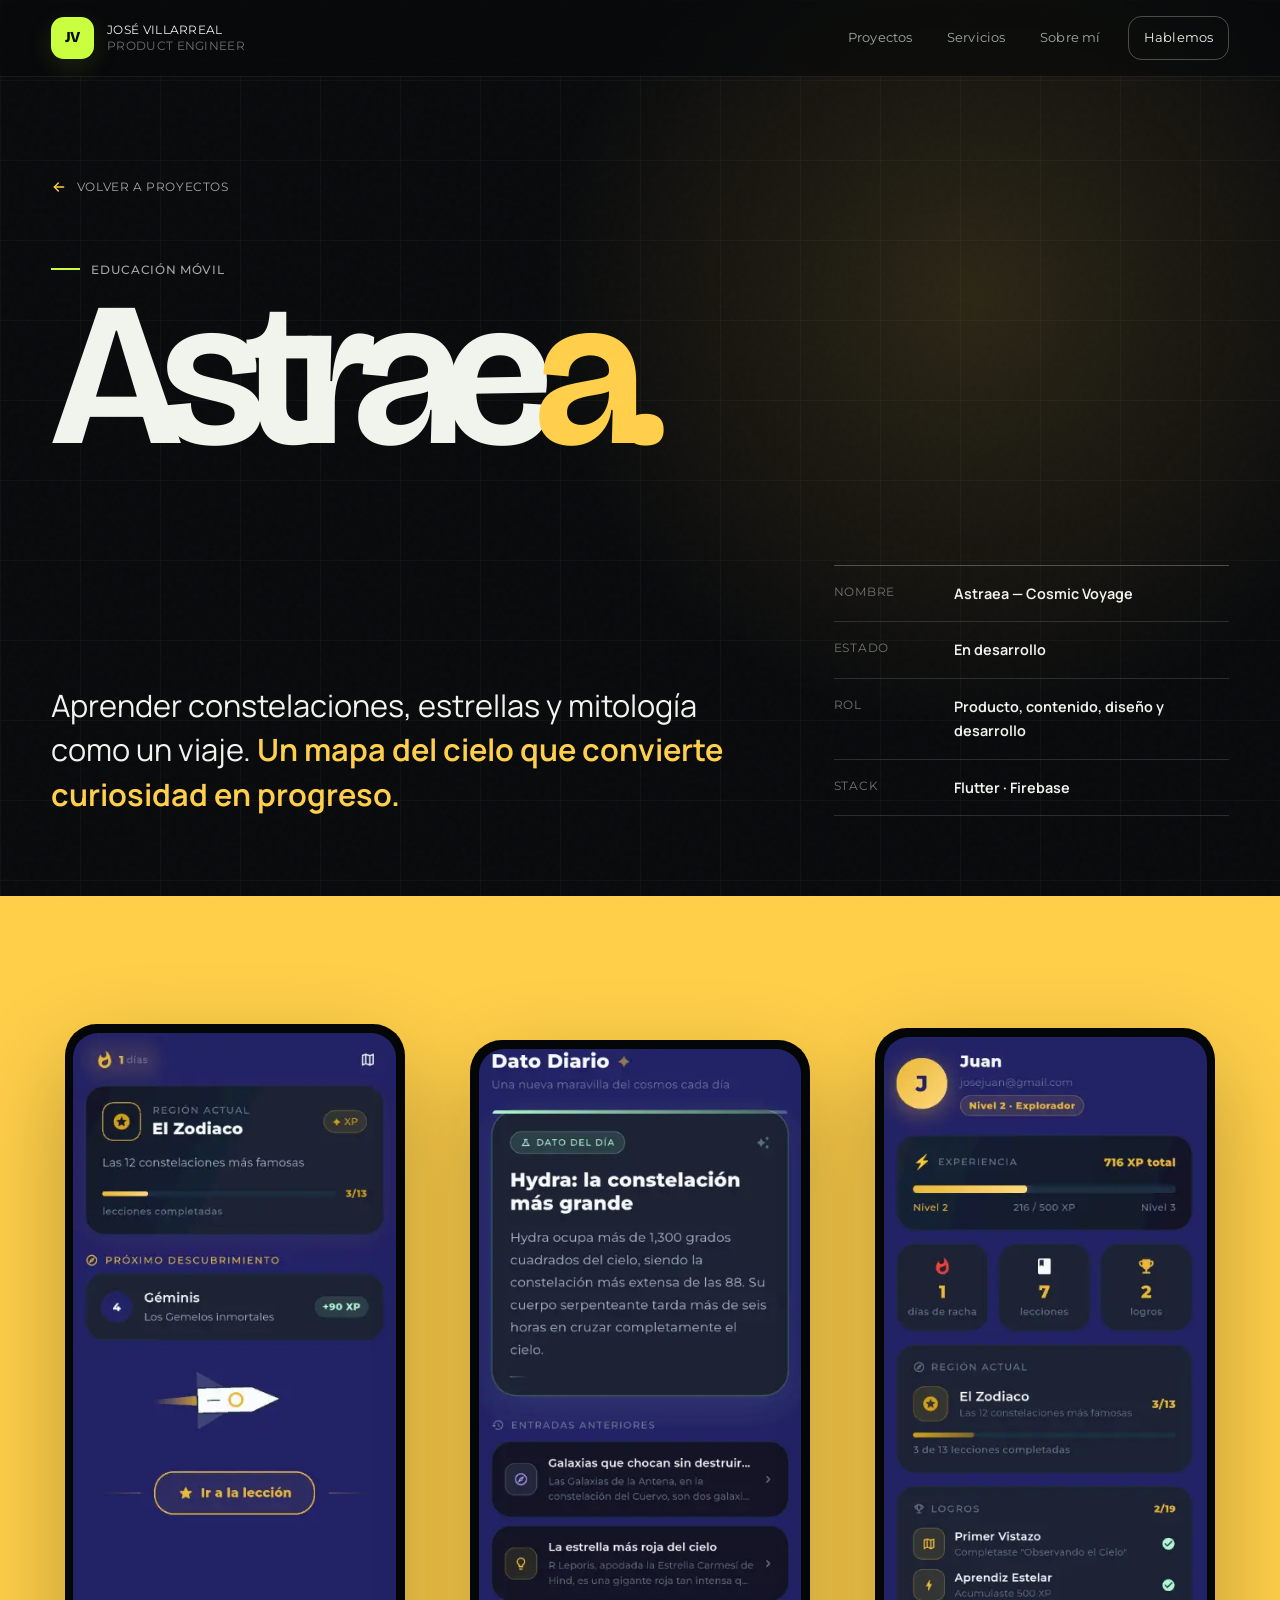
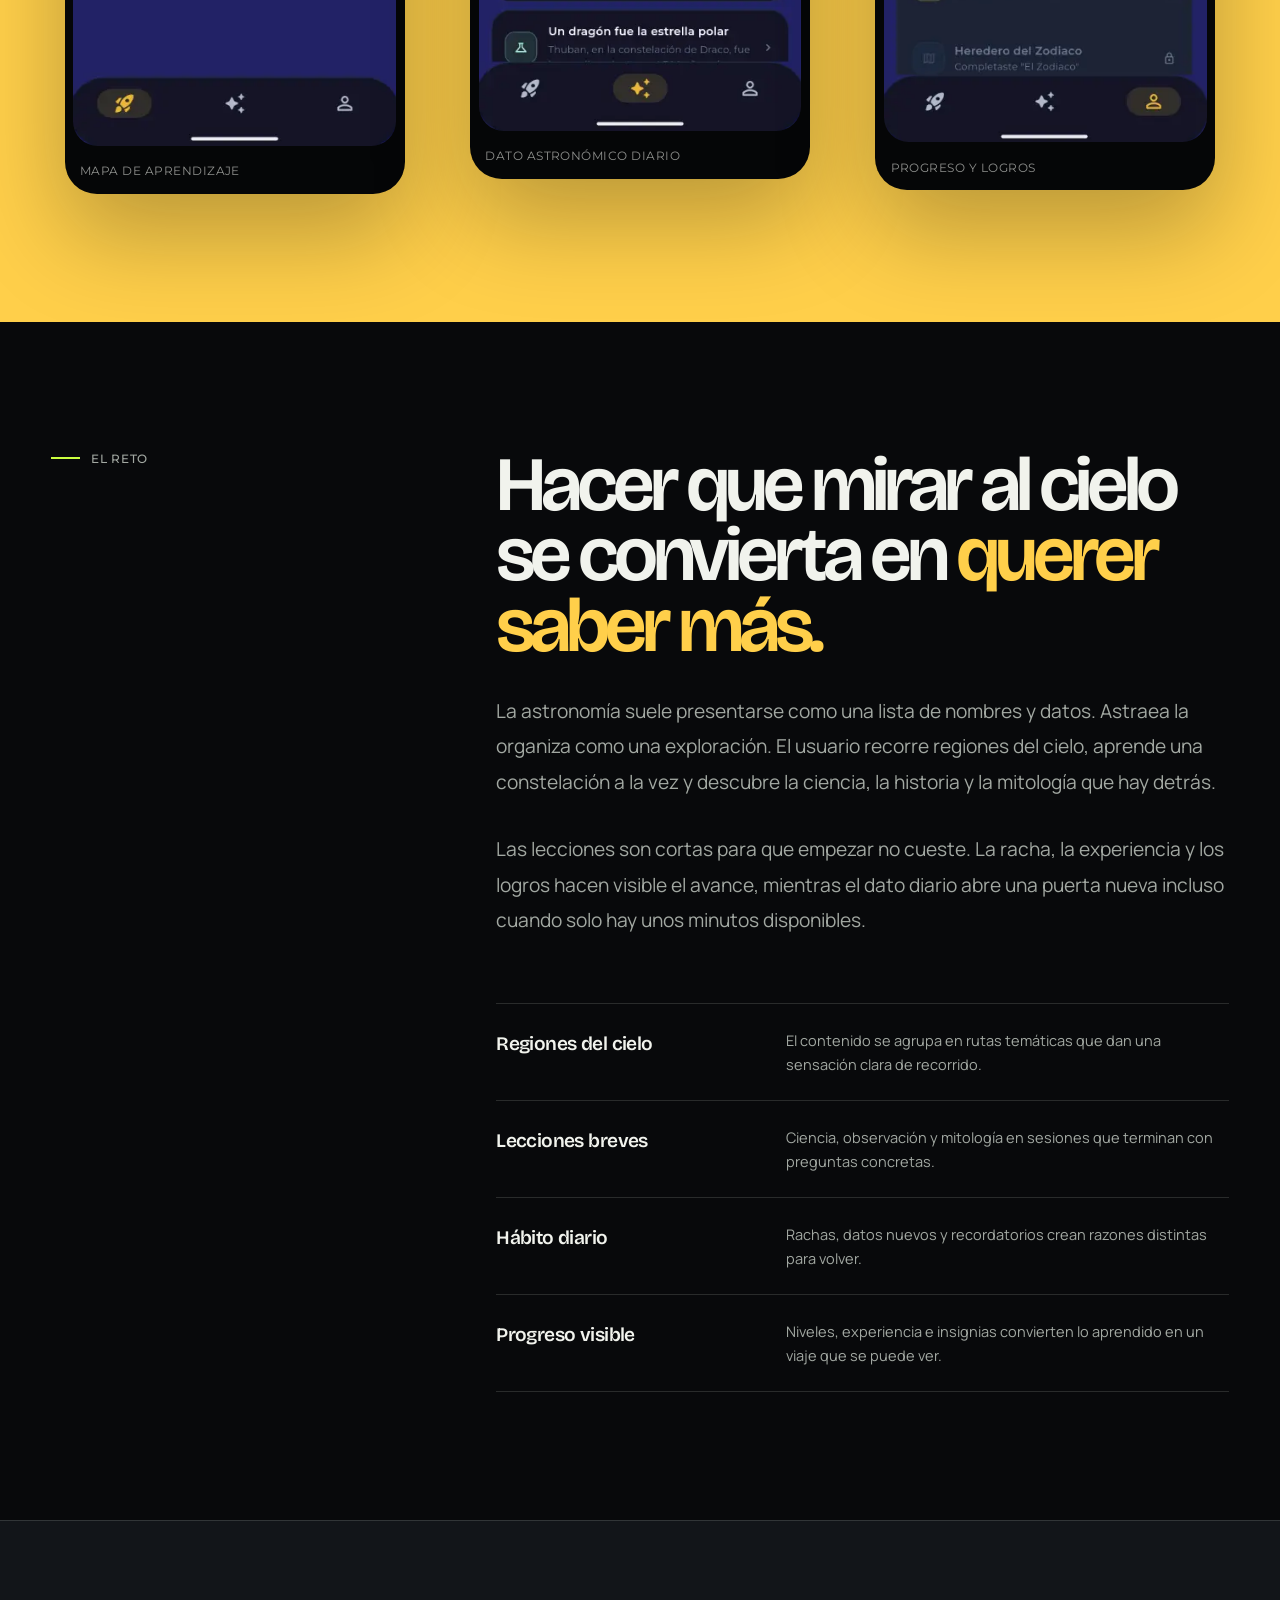
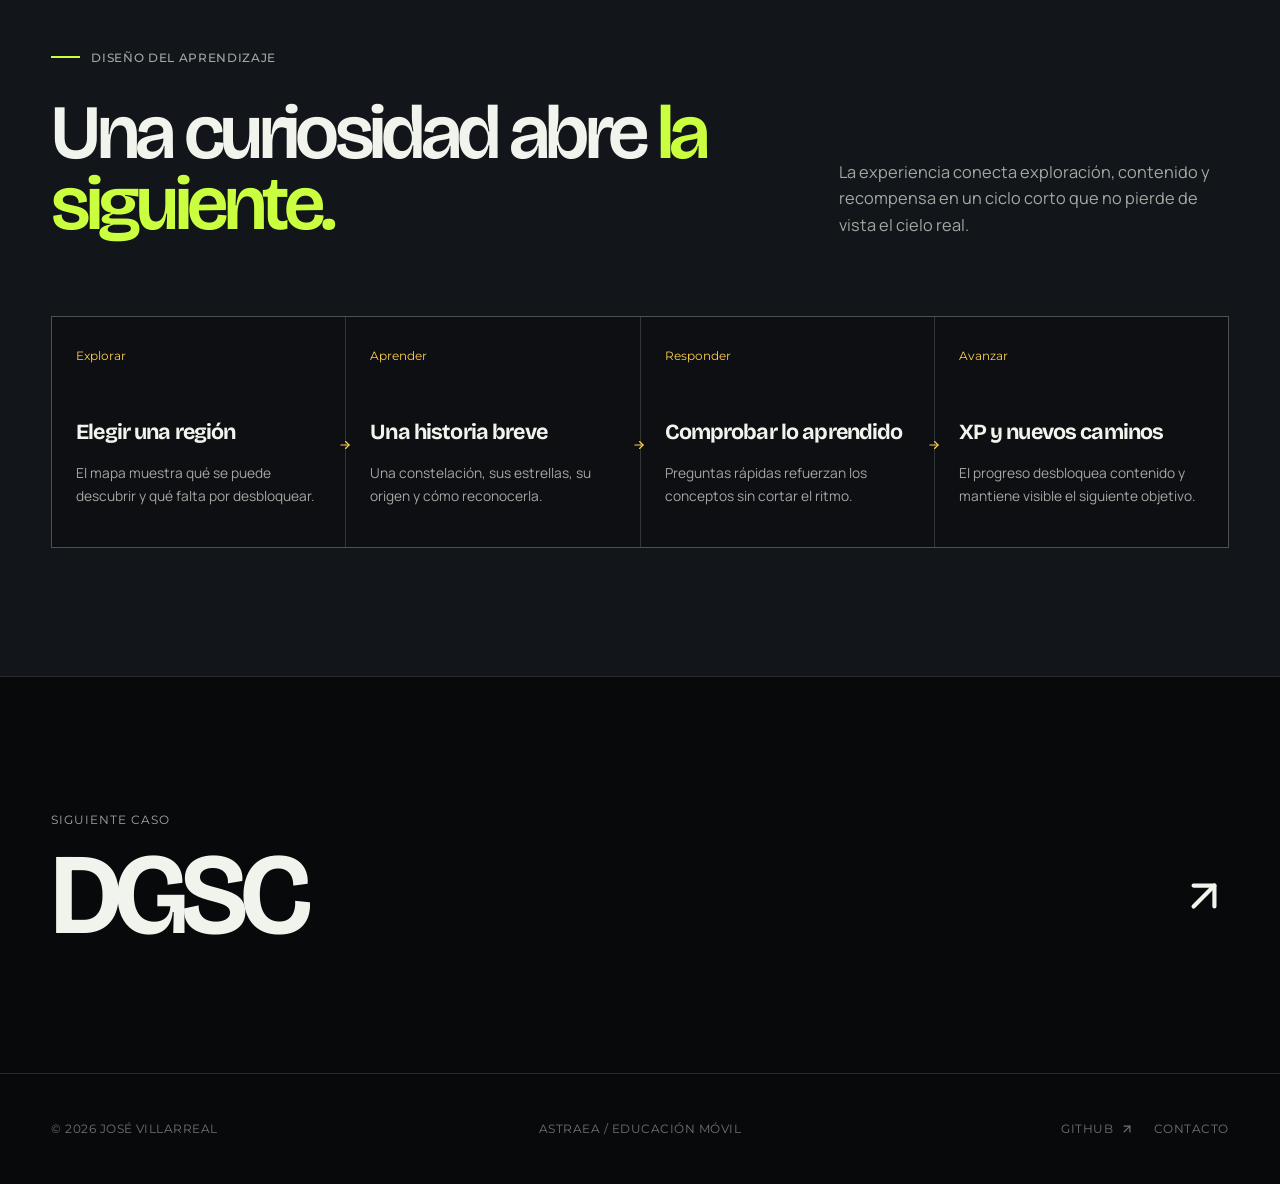
==== commit b4e6c208: "add" ====
--- a/astra.html
+++ b/astra.html
@@ -18,7 +18,7 @@
     <div class="header-inner shell">
       <a class="brand" href="index.html" data-transition aria-label="Ir al inicio"><span class="brand-mark" aria-hidden="true">JV</span><span class="brand-copy"><span>José Villarreal</span><span>Product engineer</span></span></a>
       <button class="menu-toggle" type="button" aria-expanded="false" aria-controls="main-nav" aria-label="Abrir menú"><span></span></button>
-      <nav class="main-nav" id="main-nav" aria-label="Navegación principal"><a href="proyectos.html" data-transition>Trabajo</a><a href="index.html#perfil">Perfil</a><a href="infra.html" data-transition>Infraestructura</a><a class="nav-cta" href="index.html#contacto">Hablemos</a></nav>
+      <nav class="main-nav" id="main-nav" aria-label="Navegación principal"><a href="proyectos.html" data-transition>Proyectos</a><a href="index.html#servicios">Servicios</a><a href="index.html#perfil">Sobre mí</a><a class="nav-cta" href="index.html#contacto">Hablemos</a></nav>
     </div>
     <div class="scroll-progress" aria-hidden="true"></div>
   </header>
@@ -43,9 +43,9 @@
 
     <section class="case-showcase" aria-label="Pantallas de Astraea">
       <div class="shell showcase-grid">
-        <figure class="phone-shot reveal"><img src="assets/img/astra-1.png" alt="Lección sobre la constelación del Zodiaco en Astraea" width="379" height="838"><figcaption>Mapa de aprendizaje</figcaption></figure>
-        <figure class="phone-shot reveal"><img src="assets/img/astra-2.png" alt="Dato diario sobre Hydra en Astraea" width="379" height="802"><figcaption>Dato astronómico diario</figcaption></figure>
-        <figure class="phone-shot reveal"><img src="assets/img/astra-3.png" alt="Perfil con nivel y logros en Astraea" width="382" height="836"><figcaption>Progreso y logros</figcaption></figure>
+        <figure class="phone-shot reveal"><img src="assets/img/astra-1.webp" alt="Lección sobre la constelación del Zodiaco en Astraea" width="379" height="838" loading="lazy" decoding="async"><figcaption>Mapa de aprendizaje</figcaption></figure>
+        <figure class="phone-shot reveal"><img src="assets/img/astra-2.webp" alt="Dato diario sobre Hydra en Astraea" width="379" height="802" loading="lazy" decoding="async"><figcaption>Dato astronómico diario</figcaption></figure>
+        <figure class="phone-shot reveal"><img src="assets/img/astra-3.webp" alt="Perfil con nivel y logros en Astraea" width="382" height="836" loading="lazy" decoding="async"><figcaption>Progreso y logros</figcaption></figure>
       </div>
     </section>
 
@@ -79,10 +79,10 @@
       </div>
     </section>
 
-    <a class="next-project" href="dgsc.html" data-transition><div class="shell"><small>Siguiente caso</small><strong>DGSC <span>↗</span></strong></div></a>
+    <a class="next-project" href="dgsc.html" data-transition><div class="shell"><small>Siguiente caso</small><strong>DGSC <span class="ui-icon ui-icon-up-right" aria-hidden="true"></span></strong></div></a>
   </main>
 
-  <footer class="site-footer"><div class="footer-inner shell"><span>© <span data-year>2026</span> José Villarreal</span><span>Astraea / Educación móvil</span><div class="footer-links"><a href="https://github.com/jose-xd" target="_blank" rel="noreferrer">GitHub ↗</a><a href="index.html#contacto">Contacto</a></div></div></footer>
+  <footer class="site-footer"><div class="footer-inner shell"><span>© <span data-year>2026</span> José Villarreal</span><span>Astraea / Educación móvil</span><div class="footer-links"><a class="icon-link" href="https://github.com/jose-xd" target="_blank" rel="noreferrer">GitHub <span class="ui-icon ui-icon-up-right" aria-hidden="true"></span></a><a href="index.html#contacto">Contacto</a></div></div></footer>
   <script src="assets/js/main.js"></script>
 </body>
 </html>
--- a/assets/css/style.css
+++ b/assets/css/style.css
@@ -1,6 +1,6 @@
 /*
   JOSÉ VILLARREAL — PORTFOLIO 2026
-  Direction: an editorial product dossier crossed with a systems map.
+  Direction: a clear product studio with an editorial edge.
 */
 
 *, *::before, *::after {
@@ -31,7 +31,7 @@
   --mono: "Montserrat", Arial, sans-serif;
   --max: 1440px;
   --gutter: clamp(1.1rem, 4vw, 4.5rem);
-  --radius: 1.25rem;
+  --radius: 1.6rem;
   --ease: cubic-bezier(.16, 1, .3, 1);
   --mx: 75%;
   --my: 20%;
@@ -39,6 +39,7 @@
 
 html {
   scroll-behavior: smooth;
+  scroll-padding-top: 6rem;
   scrollbar-color: var(--signal) var(--ink);
 }
 
@@ -69,6 +70,10 @@
   overflow: hidden;
 }
 
+.menu-backdrop {
+  display: none;
+}
+
 a {
   color: inherit;
   text-decoration: none;
@@ -89,6 +94,30 @@
   display: block;
   max-width: 100%;
 }
+
+.ui-icon {
+  display: inline-block;
+  width: 1.15rem;
+  height: 1.15rem;
+  flex: 0 0 auto;
+  background: currentColor;
+  -webkit-mask: center / contain no-repeat;
+  mask: center / contain no-repeat;
+}
+
+.ui-icon-up-right { -webkit-mask-image: url("../icons/arrow-up-right.svg"); mask-image: url("../icons/arrow-up-right.svg"); }
+.ui-icon-arrow-right { -webkit-mask-image: url("../icons/arrow-right.svg"); mask-image: url("../icons/arrow-right.svg"); }
+.ui-icon-arrow-left { -webkit-mask-image: url("../icons/arrow-left.svg"); mask-image: url("../icons/arrow-left.svg"); }
+.ui-icon-arrow-down { -webkit-mask-image: url("../icons/arrow-down.svg"); mask-image: url("../icons/arrow-down.svg"); }
+.ui-icon-arrow-up { -webkit-mask-image: url("../icons/arrow-up.svg"); mask-image: url("../icons/arrow-up.svg"); }
+.ui-icon-phone { -webkit-mask-image: url("../icons/smartphone.svg"); mask-image: url("../icons/smartphone.svg"); }
+.ui-icon-monitor { -webkit-mask-image: url("../icons/monitor.svg"); mask-image: url("../icons/monitor.svg"); }
+.ui-icon-workflow { -webkit-mask-image: url("../icons/workflow.svg"); mask-image: url("../icons/workflow.svg"); }
+.ui-icon-cloud { -webkit-mask-image: url("../icons/cloud.svg"); mask-image: url("../icons/cloud.svg"); }
+.ui-icon-lightbulb { -webkit-mask-image: url("../icons/lightbulb.svg"); mask-image: url("../icons/lightbulb.svg"); }
+.ui-icon-code { -webkit-mask-image: url("../icons/code.svg"); mask-image: url("../icons/code.svg"); }
+.ui-icon-rocket { -webkit-mask-image: url("../icons/rocket.svg"); mask-image: url("../icons/rocket.svg"); }
+.ui-icon-check { -webkit-mask-image: url("../icons/check.svg"); mask-image: url("../icons/check.svg"); }
 
 ul {
   margin: 0;
@@ -217,14 +246,23 @@
   position: fixed;
   inset: 0 0 auto;
   z-index: 100;
-  border-bottom: 1px solid transparent;
+  border-bottom: 1px solid rgba(241, 243, 237, .08);
+  background: rgba(8, 9, 11, .62);
+  -webkit-backdrop-filter: blur(14px) saturate(1.15);
+  backdrop-filter: blur(14px) saturate(1.15);
   transition: background .3s, border-color .3s, transform .4s var(--ease);
 }
 
 .site-header.scrolled {
   border-color: var(--line);
   background: rgba(8, 9, 11, .78);
+  -webkit-backdrop-filter: blur(18px) saturate(1.2);
   backdrop-filter: blur(18px) saturate(1.2);
+}
+
+body.menu-open .site-header {
+  border-color: var(--line);
+  background: rgba(8, 9, 11, .96);
 }
 
 .header-inner {
@@ -253,7 +291,8 @@
   font-size: .95rem;
   font-weight: 800;
   letter-spacing: -.05em;
-  clip-path: polygon(0 0, 100% 0, 100% 72%, 72% 100%, 0 100%);
+  border-radius: .8rem;
+  box-shadow: 0 .5rem 1.6rem rgba(202, 255, 63, .12);
 }
 
 .brand-copy {
@@ -282,7 +321,7 @@
   padding-inline: .9rem;
   color: var(--muted);
   font-family: var(--mono);
-  font-size: .75rem;
+  font-size: .8rem;
   letter-spacing: .015em;
   transition: color .2s;
 }
@@ -296,6 +335,7 @@
   margin-left: .5rem;
   border: 1px solid var(--line-strong);
   color: var(--paper);
+  border-radius: .85rem;
 }
 
 .main-nav .nav-cta:hover {
@@ -371,6 +411,7 @@
   overflow: hidden;
   border: 1px solid var(--line-strong);
   padding: .85rem 1.2rem;
+  border-radius: .95rem;
   font-family: var(--mono);
   font-size: .78rem;
   font-weight: 600;
@@ -380,8 +421,13 @@
 }
 
 .button::after {
-  content: "↗";
-  font-size: 1rem;
+  content: "";
+  width: 1rem;
+  height: 1rem;
+  flex: 0 0 auto;
+  background: currentColor;
+  -webkit-mask: url("../icons/arrow-up-right.svg") center / contain no-repeat;
+  mask: url("../icons/arrow-up-right.svg") center / contain no-repeat;
   transition: transform .25s var(--ease);
 }
 
@@ -408,7 +454,8 @@
 }
 
 .button-arrow::after {
-  content: "→";
+  -webkit-mask-image: url("../icons/arrow-right.svg");
+  mask-image: url("../icons/arrow-right.svg");
 }
 
 .button-arrow:hover::after {
@@ -419,6 +466,7 @@
 
 .home-hero {
   position: relative;
+  min-height: 100vh;
   min-height: 100svh;
   display: grid;
   align-items: center;
@@ -480,7 +528,7 @@
 .hero-title {
   max-width: 1060px;
   font-family: var(--display);
-  font-size: clamp(4rem, 9.2vw, 9.5rem);
+  font-size: clamp(4rem, 8.4vw, 8.8rem);
   font-weight: 620;
   letter-spacing: -.075em;
   line-height: .82;
@@ -508,10 +556,46 @@
   margin-top: 2.25rem;
 }
 
+.trust-list {
+  display: flex;
+  flex-wrap: wrap;
+  gap: .75rem 1.2rem;
+  margin-top: 1.65rem;
+  color: var(--muted);
+  font-family: var(--mono);
+  font-size: .75rem;
+}
+
+.trust-list li {
+  display: inline-flex;
+  align-items: center;
+  gap: .45rem;
+}
+
+.trust-list .ui-icon {
+  width: .95rem;
+  height: .95rem;
+  color: var(--signal);
+}
+
 .system-map {
   position: relative;
   min-height: 520px;
   isolation: isolate;
+}
+
+.system-map::after {
+  content: "De la idea al lanzamiento";
+  position: absolute;
+  left: 50%;
+  bottom: 1.5rem;
+  transform: translateX(-50%);
+  color: var(--quiet);
+  font-family: var(--mono);
+  font-size: .7rem;
+  letter-spacing: .08em;
+  text-transform: uppercase;
+  white-space: nowrap;
 }
 
 .system-map::before {
@@ -534,12 +618,14 @@
   transform: translate(-50%, -50%) rotate(45deg);
   background: var(--signal);
   color: var(--ink);
+  border-radius: 1.65rem;
+  box-shadow: 0 1.8rem 5rem rgba(202, 255, 63, .16);
 }
 
 .system-core span {
   transform: rotate(-45deg);
   font-family: var(--display);
-  font-size: 1.3rem;
+  font-size: 1.05rem;
   font-weight: 800;
   letter-spacing: -.04em;
   text-align: center;
@@ -549,12 +635,22 @@
   position: absolute;
   display: grid;
   min-width: 9.5rem;
-  gap: .25rem;
+  grid-template-columns: auto 1fr;
+  gap: .15rem .55rem;
   border: 1px solid var(--line-strong);
   padding: .9rem 1rem;
   background: rgba(13, 15, 18, .9);
   backdrop-filter: blur(10px);
   box-shadow: 0 1rem 3rem rgba(0,0,0,.28);
+  border-radius: 1rem;
+}
+
+.map-node .ui-icon {
+  grid-row: 1 / span 2;
+  align-self: center;
+  width: 1.3rem;
+  height: 1.3rem;
+  color: var(--signal);
 }
 
 .map-node strong {
@@ -565,6 +661,7 @@
 }
 
 .map-node small {
+  grid-column: 2;
   color: var(--quiet);
   font-size: .75rem;
 }
@@ -619,6 +716,7 @@
   min-height: 660px;
   overflow: hidden;
   border: 1px solid var(--line);
+  border-radius: var(--radius);
   background: var(--panel);
   transform: translateZ(0);
 }
@@ -644,6 +742,7 @@
   position: absolute;
   inset: 0;
   border: 0 solid var(--card-accent);
+  border-radius: inherit;
   pointer-events: none;
   transition: border-width .35s var(--ease);
 }
@@ -765,7 +864,8 @@
 .project-title span {
   color: var(--card-accent);
   font-family: var(--mono);
-  font-size: 1.1rem;
+  width: 1.35rem;
+  height: 1.35rem;
   font-weight: 400;
   transition: transform .3s var(--ease);
 }
@@ -801,6 +901,63 @@
 
 .capability-list {
   border-top: 1px solid var(--line);
+}
+
+.services-bento {
+  display: grid;
+  grid-template-columns: repeat(2, minmax(0, 1fr));
+  gap: 1rem;
+  border: 0;
+}
+
+.services-bento .capability-row {
+  display: flex;
+  min-height: 330px;
+  flex-direction: column;
+  gap: 1rem;
+  padding: clamp(1.5rem, 3vw, 2.4rem);
+  border: 1px solid var(--line);
+  border-radius: var(--radius);
+  background: var(--panel);
+}
+
+.services-bento .capability-row:hover {
+  padding-inline: clamp(1.5rem, 3vw, 2.4rem);
+  border-color: var(--line-strong);
+  background: var(--panel-raised);
+  transform: translateY(-4px);
+}
+
+.service-icon,
+.process-icon {
+  display: grid;
+  width: 3.2rem;
+  height: 3.2rem;
+  place-items: center;
+  border-radius: 1rem;
+  background: rgba(202, 255, 63, .12);
+  color: var(--signal);
+}
+
+.service-icon .ui-icon,
+.process-icon .ui-icon {
+  width: 1.45rem;
+  height: 1.45rem;
+}
+
+.services-bento .capability-row h3 {
+  margin-top: auto;
+  font-size: clamp(1.8rem, 3vw, 3rem);
+}
+
+.services-bento .capability-row p {
+  max-width: 34rem;
+  font-size: 1rem;
+}
+
+.services-bento .capability-tools {
+  margin-top: .25rem;
+  color: rgba(241, 243, 237, .62);
 }
 
 .capability-row {
@@ -919,7 +1076,7 @@
 
 .process-step {
   position: relative;
-  min-height: 300px;
+  min-height: 340px;
   padding: 2rem;
   overflow: hidden;
   border-right: 1px solid var(--line);
@@ -930,11 +1087,15 @@
 }
 
 .process-step h3 {
-  margin-top: 3.2rem;
+  margin-top: 1.4rem;
   font-family: var(--display);
   font-size: 1.7rem;
   font-weight: 600;
   letter-spacing: -.04em;
+}
+
+.process-icon {
+  margin-bottom: 2.2rem;
 }
 
 .process-label,
@@ -1018,8 +1179,24 @@
 }
 
 .contact-email::after {
-  content: "↗";
+  content: "";
+  width: 1rem;
+  height: 1rem;
+  background: var(--signal);
+  -webkit-mask: url("../icons/arrow-up-right.svg") center / contain no-repeat;
+  mask: url("../icons/arrow-up-right.svg") center / contain no-repeat;
   color: var(--signal);
+}
+
+.icon-link {
+  display: inline-flex;
+  align-items: center;
+  gap: .4rem;
+}
+
+.icon-link .ui-icon {
+  width: .9rem;
+  height: .9rem;
 }
 
 /* Footer */
@@ -1054,6 +1231,7 @@
 /* Archive page */
 
 .page-hero {
+  min-height: 72vh;
   min-height: 72svh;
   display: flex;
   align-items: end;
@@ -1125,7 +1303,8 @@
 
 .archive-arrow {
   color: var(--item-accent);
-  font-size: 1.3rem;
+  width: 1.3rem;
+  height: 1.3rem;
   transition: transform .3s var(--ease);
 }
 
@@ -1157,6 +1336,7 @@
 
 .case-hero {
   position: relative;
+  min-height: 94vh;
   min-height: 94svh;
   overflow: hidden;
   padding-block: 11rem 5rem;
@@ -1180,7 +1360,12 @@
 }
 
 .case-back::before {
-  content: "←";
+  content: "";
+  width: 1rem;
+  height: 1rem;
+  background: var(--case-accent);
+  -webkit-mask: url("../icons/arrow-left.svg") center / contain no-repeat;
+  mask: url("../icons/arrow-left.svg") center / contain no-repeat;
   color: var(--case-accent);
   transition: transform .2s;
 }
@@ -1409,7 +1594,7 @@
 }
 
 .architecture-node::after {
-  content: "→";
+  content: "";
   position: absolute;
   top: 50%;
   right: -.8rem;
@@ -1422,6 +1607,8 @@
   background: var(--case-accent);
   color: var(--ink);
   font-size: .8rem;
+  -webkit-mask: url("../icons/arrow-right.svg") center / 55% no-repeat;
+  mask: url("../icons/arrow-right.svg") center / 55% no-repeat;
 }
 
 .architecture-node:last-child::after {
@@ -1492,6 +1679,11 @@
   transition: transform .3s var(--ease);
 }
 
+.next-project strong .ui-icon {
+  width: .62em;
+  height: .62em;
+}
+
 .next-project:hover strong span {
   transform: translate(10px, -10px);
 }
@@ -1598,12 +1790,16 @@
 }
 
 .mini-node::after {
-  content: "→";
+  content: "";
   position: absolute;
   top: 1rem;
   right: -.55rem;
   z-index: 2;
-  color: var(--signal);
+  width: 1rem;
+  height: 1rem;
+  background: var(--signal);
+  -webkit-mask: url("../icons/arrow-right.svg") center / contain no-repeat;
+  mask: url("../icons/arrow-right.svg") center / contain no-repeat;
 }
 
 .mini-node:last-child::after {
@@ -1721,7 +1917,7 @@
   }
 }
 
-@media (max-width: 760px) {
+@media (max-width: 900px) {
   :root {
     --radius: .9rem;
   }
@@ -1736,32 +1932,55 @@
   }
 
   .header-inner {
-    min-height: 68px;
-  }
-
-  .brand-copy {
-    display: none;
+    position: relative;
+    z-index: 104;
+    min-height: 72px;
   }
 
   .menu-toggle {
     display: grid;
+    border: 1px solid var(--line);
+    border-radius: .9rem;
+    background: var(--panel);
   }
 
   .main-nav {
     position: fixed;
-    inset: 0;
-    z-index: 101;
+    inset: 5.25rem var(--gutter) auto;
+    z-index: 103;
     display: flex;
     flex-direction: column;
     align-items: stretch;
-    justify-content: center;
+    justify-content: flex-start;
     gap: 0;
-    padding: 6rem var(--gutter) 3rem;
-    background: var(--ink);
+    max-height: calc(100vh - 6.5rem);
+    max-height: calc(100dvh - 6.5rem);
+    overflow-y: auto;
+    padding: .75rem 1rem 1rem;
+    border: 1px solid var(--line-strong);
+    border-radius: 1.25rem;
+    background: rgba(13, 15, 18, .98);
+    box-shadow: 0 2rem 6rem rgba(0, 0, 0, .55);
     opacity: 0;
     visibility: hidden;
-    transform: translateY(-1rem);
+    transform: translateY(-.75rem) scale(.985);
+    transform-origin: top;
     transition: opacity .25s, visibility .25s, transform .35s var(--ease);
+  }
+
+  .menu-backdrop {
+    display: block;
+    position: fixed;
+    inset: 0;
+    z-index: 90;
+    width: 100%;
+    height: 100%;
+    border: 0;
+    background: rgba(0, 0, 0, .56);
+    opacity: 0;
+    visibility: hidden;
+    cursor: default;
+    transition: opacity .25s, visibility .25s;
   }
 
   .menu-open .main-nav {
@@ -1770,18 +1989,23 @@
     transform: none;
   }
 
+  .menu-open .menu-backdrop {
+    opacity: 1;
+    visibility: visible;
+  }
+
   .main-nav a {
-    min-height: 65px;
+    min-height: 58px;
     border-bottom: 1px solid var(--line);
     padding-inline: 0;
     color: var(--paper);
     font-family: var(--display);
-    font-size: 1.5rem;
+    font-size: 1.35rem;
     letter-spacing: -.03em;
   }
 
   .main-nav .nav-cta {
-    margin: 1.5rem 0 0;
+    margin: 1rem 0 0;
     justify-content: center;
     border: 1px solid var(--signal);
     font-family: var(--mono);
@@ -1809,8 +2033,8 @@
   }
 
   .system-map {
-    min-height: 390px;
-    margin-top: 2rem;
+    min-height: 420px;
+    margin-top: 1rem;
   }
 
   .system-core {
@@ -2024,7 +2248,10 @@
     right: 1rem;
     bottom: -.8rem;
     display: grid;
-    content: "↓";
+    content: "";
+    background: var(--case-accent);
+    -webkit-mask: url("../icons/arrow-down.svg") center / 55% no-repeat;
+    mask: url("../icons/arrow-down.svg") center / 55% no-repeat;
   }
 
   .architecture-node:last-child::after,
@@ -2034,6 +2261,106 @@
 
   .next-project strong {
     align-items: end;
+    overflow-wrap: anywhere;
+    font-size: clamp(2.35rem, 12vw, 5rem);
+  }
+}
+
+@media (max-width: 760px) {
+  :root {
+    --gutter: clamp(1rem, 5vw, 1.5rem);
+  }
+
+  .brand-copy {
+    display: grid;
+  }
+
+  .brand-copy span:first-child {
+    font-size: .7rem;
+  }
+
+  .brand-copy span:last-child {
+    display: none;
+  }
+
+  .hero-grid {
+    padding-block: 4rem 4.5rem;
+  }
+
+  .hero-title {
+    font-size: clamp(2.3rem, 11.7vw, 4.8rem);
+  }
+
+  .hero-lead {
+    font-size: 1rem;
+    line-height: 1.65;
+  }
+
+  .trust-list {
+    display: grid;
+    gap: .65rem;
+  }
+
+  .system-map {
+    display: grid;
+    grid-template-columns: repeat(2, minmax(0, 1fr));
+    gap: .7rem;
+    min-height: 0;
+    margin-top: 2.5rem;
+    padding: .8rem;
+    border: 1px solid var(--line);
+    border-radius: var(--radius);
+    background: rgba(255, 255, 255, .02);
+  }
+
+  .system-map::before,
+  .system-map::after,
+  .map-orbit {
+    display: none;
+  }
+
+  .system-core {
+    position: static;
+    grid-column: 1 / -1;
+    width: auto;
+    height: auto;
+    min-height: 100px;
+    transform: none;
+  }
+
+  .system-core span {
+    transform: none;
+    font-size: 1.2rem;
+  }
+
+  .map-node,
+  .node-mobile,
+  .node-web,
+  .node-backend,
+  .node-cloud {
+    position: static;
+    min-width: 0;
+    min-height: 118px;
+    align-content: center;
+    padding: .85rem;
+  }
+
+  .map-node small {
+    display: block;
+    font-size: .7rem;
+    line-height: 1.35;
+  }
+
+  .services-bento {
+    grid-template-columns: 1fr;
+  }
+
+  .services-bento .capability-row {
+    min-height: 285px;
+  }
+
+  .process-icon {
+    margin-bottom: 1.5rem;
   }
 }
 
@@ -2043,11 +2370,19 @@
   }
 
   .system-map {
-    min-height: 350px;
-  }
-
-  .map-node small {
-    display: none;
+    grid-template-columns: 1fr;
+  }
+
+  .system-core {
+    grid-column: 1;
+  }
+
+  .map-node,
+  .node-mobile,
+  .node-web,
+  .node-backend,
+  .node-cloud {
+    min-height: 92px;
   }
 
   .phone-shot {
